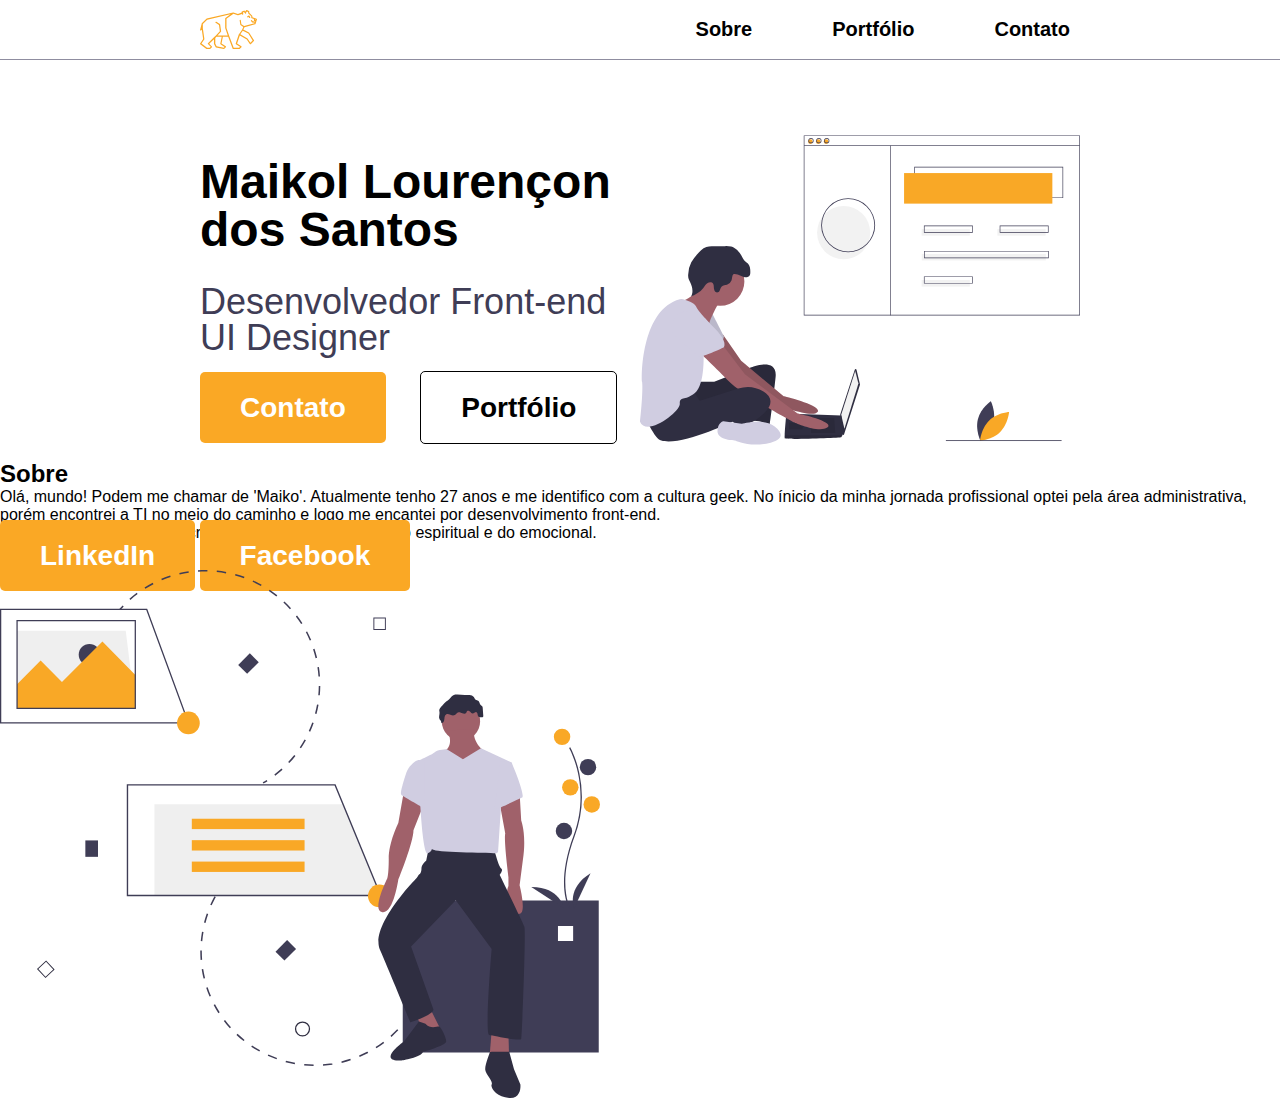
==== web/index.html @ 98e8b958 "update" ====
<!DOCTYPE html>
<html lang="pt-br">
<head>
    <meta charset="UTF-8">
    <meta name="viewport" content="width=device-width, initial-scale=1.0">
    <title>Maikol | Solicite já seu site | Franca - SP</title>
    <link rel="stylesheet" href="assets/css/style.css">
</head>
<body>
    <section class="home">
        <header class="header">
            <a href="index.html"><img src="assets/img/bear-walking.svg" alt="Página Inicial"></a>
            <nav class="menu">
                <ul>
                    <li><a href="#sobre">Sobre</a></li>
                    <li><a href="#portfolio">Portfólio</a></li>
                    <li><a href="#contato">Contato</a></li>
                </ul>
            </nav>
        </header>
    
        <section class="intro">
            <div class="title">
                <h1>Maikol Lourençon dos Santos</h1>
                <span>Desenvolvedor Front-end <br> UI Designer</span>
            </div>
            <div class="btns-intro">
                <a href="#contato" class="btn">Contato</a>
                <a href="#portfolio" class="btn btn-raw">Portfólio</a>
            </div>
            <img class="img-intro" src="assets/img/home.svg" alt="Criação de Sites">

        </section>
    </section>

    <section class="sobre">
        <h2>Sobre</h2>
        <p>Olá, mundo! Podem me chamar de 'Maiko'. Atualmente tenho 27 anos e me identifico com a cultura geek. No ínicio da minha jornada profissional optei pela área administrativa, porém encontrei a TI no meio do caminho e logo me encantei por desenvolvimento front-end.</p>
        <p>Busco equilíbrio na vida, acredito que a chave é cuidar do espiritual e do emocional.</p>
        <div class="btns-sobre">
            <a href="#contato" class="btn">LinkedIn</a>
            <a href="#portfolio" class="btn">Facebook</a>
        </div>
        <img class="img-sobre" src="assets/img/sobre-1.svg" alt="Sobre Maikol Lourençon dos Santos">

    </section>

    <!-- <footer class="footer">
            <p>Alguns direitos reservados - © Maikol Lourençon dos Santos - 2021 </p>
        </footer> -->
    
</body>
</html>
---- web/assets/css/style.css ----
:root {
    --primary-orange: #FAA825;
    --second-orange: #e79a1f;
    --third-orange: #ffb133;
    --primary-grey: #2F2E41;
    --second-grey: #3F3D56;
    --third-grey: #8f8da0;
}

/* Reset */
* {
    box-sizing: border-box;
    margin: 0;
    padding: 0;
}


body {
    font-family: Arial, Helvetica, sans-serif;
    color: black;
}

ul {
    list-style: none;
}

a {
    text-decoration: none;
}

img {
    display: block;
    max-width: 100%;
}

/* Gerais */

.btn {
    color: white;
    background: var(--primary-orange);
    font-size: 1.75em;
    line-height: 1;
    font-weight: bold;
    padding: 20px 40px;
    border-radius: 5px;
}

.btn:hover {
    background: var(--third-orange);
}

/* Home*/
.home {
    display: grid;
    grid-template-columns: auto;
    grid-template-areas: 
    "header"
    "intro"
    ;
}

/* Header */

.header {
    grid-area: header;
    display: flex;
    justify-content: space-between;
    padding: 10px 200px;
    align-items: center;
    border-bottom: 1px solid var(--third-grey);
}

.header .menu ul{
    display: flex;
}

.header .menu li + li{
    margin-left: 60px;
}

.header .menu a {
    color: black;
    font-size: 1.25em;
    font-weight: bold;
    padding: 10px;
}

.header .menu a:hover {
    color: var(--primary-orange);
    transition: .1s ease-out;
}

/* Introdução */
.intro {
    grid-area: intro;
    margin-top: 60px;
    display: grid;
    grid-template-columns: 1fr 1fr;
    grid-template-areas: 
    "title img-intro"
    "title img-intro"
    "btns-intro img-intro"
    ;
    align-items: center;
    padding: 0 200px;
}

/* Título */
.intro .title {
    grid-area: title;
    max-width: 470px;
}

.intro .title h1 {
    font-size: 3em;
    line-height: 1;
    margin-bottom: 30px;
}

.intro span {
    grid-area: espec;
    font-size: 2.25em;
    line-height: 1;
    color: var(--second-grey);
}

/* Botões */
.intro .btns-intro {
    grid-area: btns-intro;
    align-self: start;
}

.intro .btns-intro .btn + .btn {
    margin-left: 30px;
}

.intro .btns-intro .btn-raw {
    background: transparent;
    color: black;
    border: 1px solid black;
}

.intro .btns-intro .btn-raw:hover {
    background: transparent;
    color: var(--primary-orange);
    border: 1px solid var(--primary-orange)
}

/* Imagem Introdução */
.intro .img-intro {
    grid-area: img-intro;
    width: 100%;
}
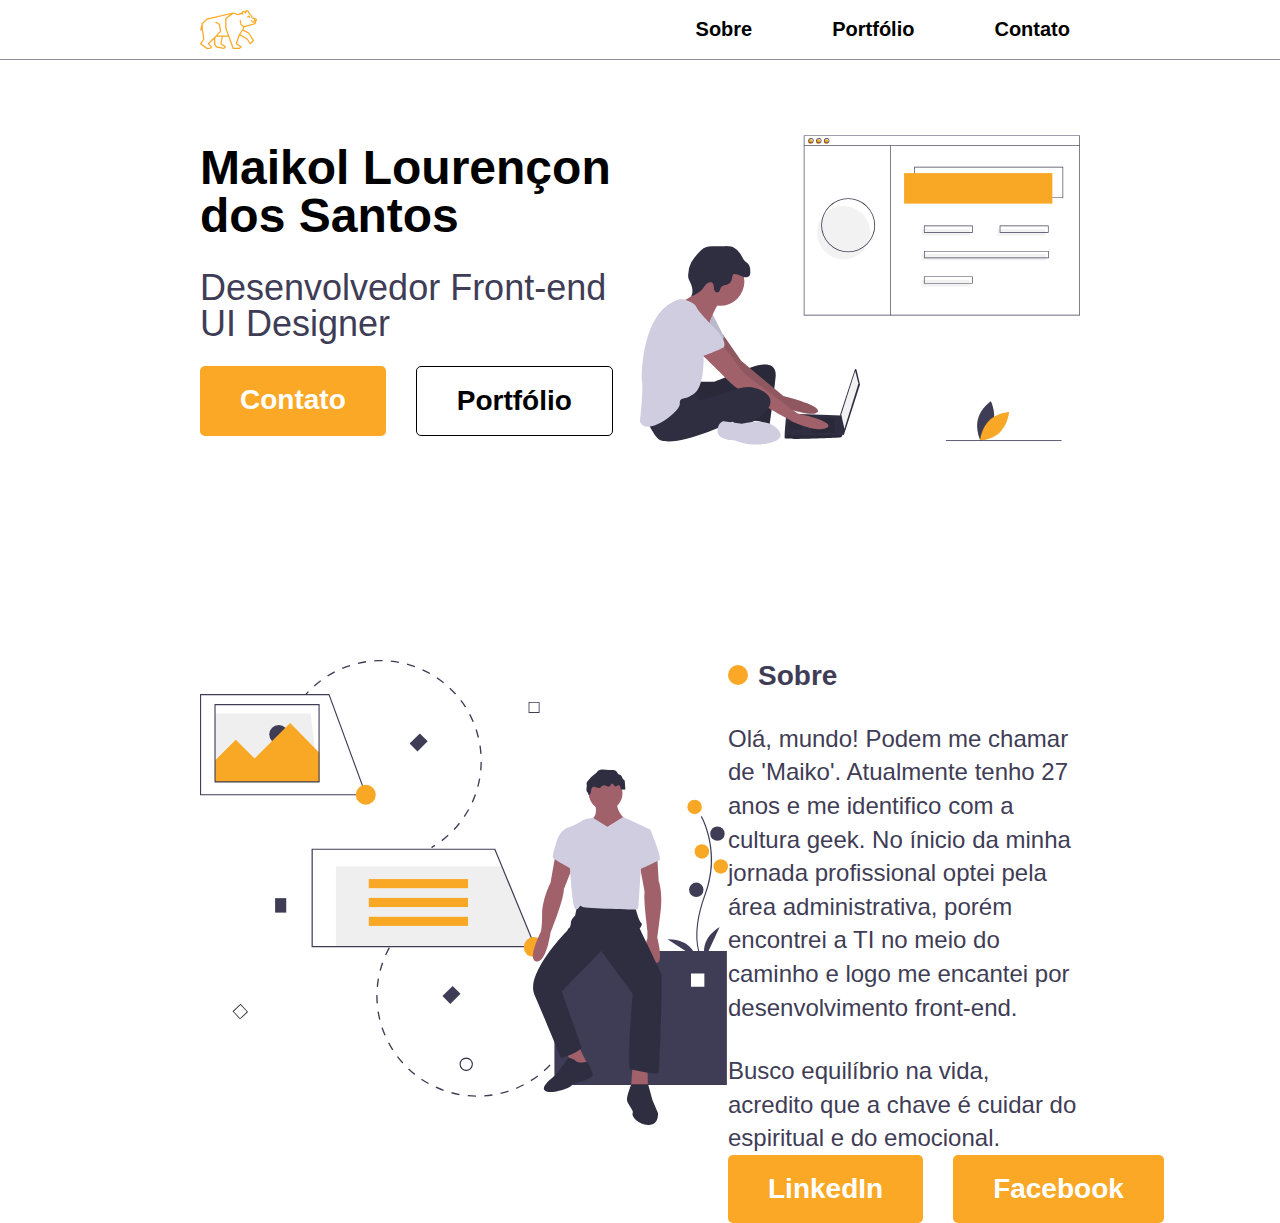
==== commit 1a922231: "add sobre" ====
--- a/web/index.html
+++ b/web/index.html
@@ -34,15 +34,16 @@
     </section>
 
     <section class="sobre">
-        <h2>Sobre</h2>
-        <p>Olá, mundo! Podem me chamar de 'Maiko'. Atualmente tenho 27 anos e me identifico com a cultura geek. No ínicio da minha jornada profissional optei pela área administrativa, porém encontrei a TI no meio do caminho e logo me encantei por desenvolvimento front-end.</p>
-        <p>Busco equilíbrio na vida, acredito que a chave é cuidar do espiritual e do emocional.</p>
+        <div class="sobre-desc">
+            <h2>Sobre</h2>
+            <p>Olá, mundo! Podem me chamar de 'Maiko'. Atualmente tenho 27 anos e me identifico com a cultura geek. No ínicio da minha jornada profissional optei pela área administrativa, porém encontrei a TI no meio do caminho e logo me encantei por desenvolvimento front-end.</p>
+            <p>Busco equilíbrio na vida, acredito que a chave é cuidar do espiritual e do emocional.</p>
+        </div>
         <div class="btns-sobre">
-            <a href="#contato" class="btn">LinkedIn</a>
-            <a href="#portfolio" class="btn">Facebook</a>
+            <a href="https://www.linkedin.com/in/maikol-lourencon/" target="_blank" class="btn">LinkedIn</a>
+            <a href="https://www.facebook.com/MaikolLourenconSantos/" target="_blank" class="btn">Facebook</a>
         </div>
         <img class="img-sobre" src="assets/img/sobre-1.svg" alt="Sobre Maikol Lourençon dos Santos">
-
     </section>
 
     <!-- <footer class="footer">
--- a/web/assets/css/style.css
+++ b/web/assets/css/style.css
@@ -127,6 +127,7 @@
 /* Botões */
 .intro .btns-intro {
     grid-area: btns-intro;
+    display: flex;
     align-self: start;
 }
 
@@ -137,7 +138,7 @@
 .intro .btns-intro .btn-raw {
     background: transparent;
     color: black;
-    border: 1px solid black;
+    border: 1px solid black ;
 }
 
 .intro .btns-intro .btn-raw:hover {
@@ -151,3 +152,58 @@
     grid-area: img-intro;
     width: 100%;
 }
+
+/* Sobre */
+
+.sobre {
+    display: grid;
+    grid-template-columns: 60% 40%;
+    grid-template-areas: 
+    "img-sobre sobre-desc"
+    "img-sobre sobre-desc"
+    "img-sobre btns-sobre"
+    ;
+    margin: 200px 200px 0 200px;
+}
+
+.sobre-desc {
+    grid-area: sobre-desc;
+}
+
+.sobre-desc h2 {
+    font-size: 1.75em;
+    color: var(--second-grey);
+    font-weight: bold;
+}
+
+.sobre-desc h2::before {
+    content: '';
+    display: inline-block;
+    width: 20px;
+    height: 20px;
+    margin-right: 10px;
+    border-radius: 50%;
+    background: var(--primary-orange);
+}
+
+.sobre-desc p {
+    font-size: 1.5em;
+    line-height: 1.4;
+    color: var(--second-grey);
+    margin-top: 30px;
+}
+
+
+.btns-sobre {
+    grid-area: btns-sobre;
+    display: flex;
+    align-self: start;
+}
+
+.btns-sobre .btn + .btn {
+    margin-left: 30px;
+}
+
+.img-sobre {
+    grid-area: img-sobre;
+}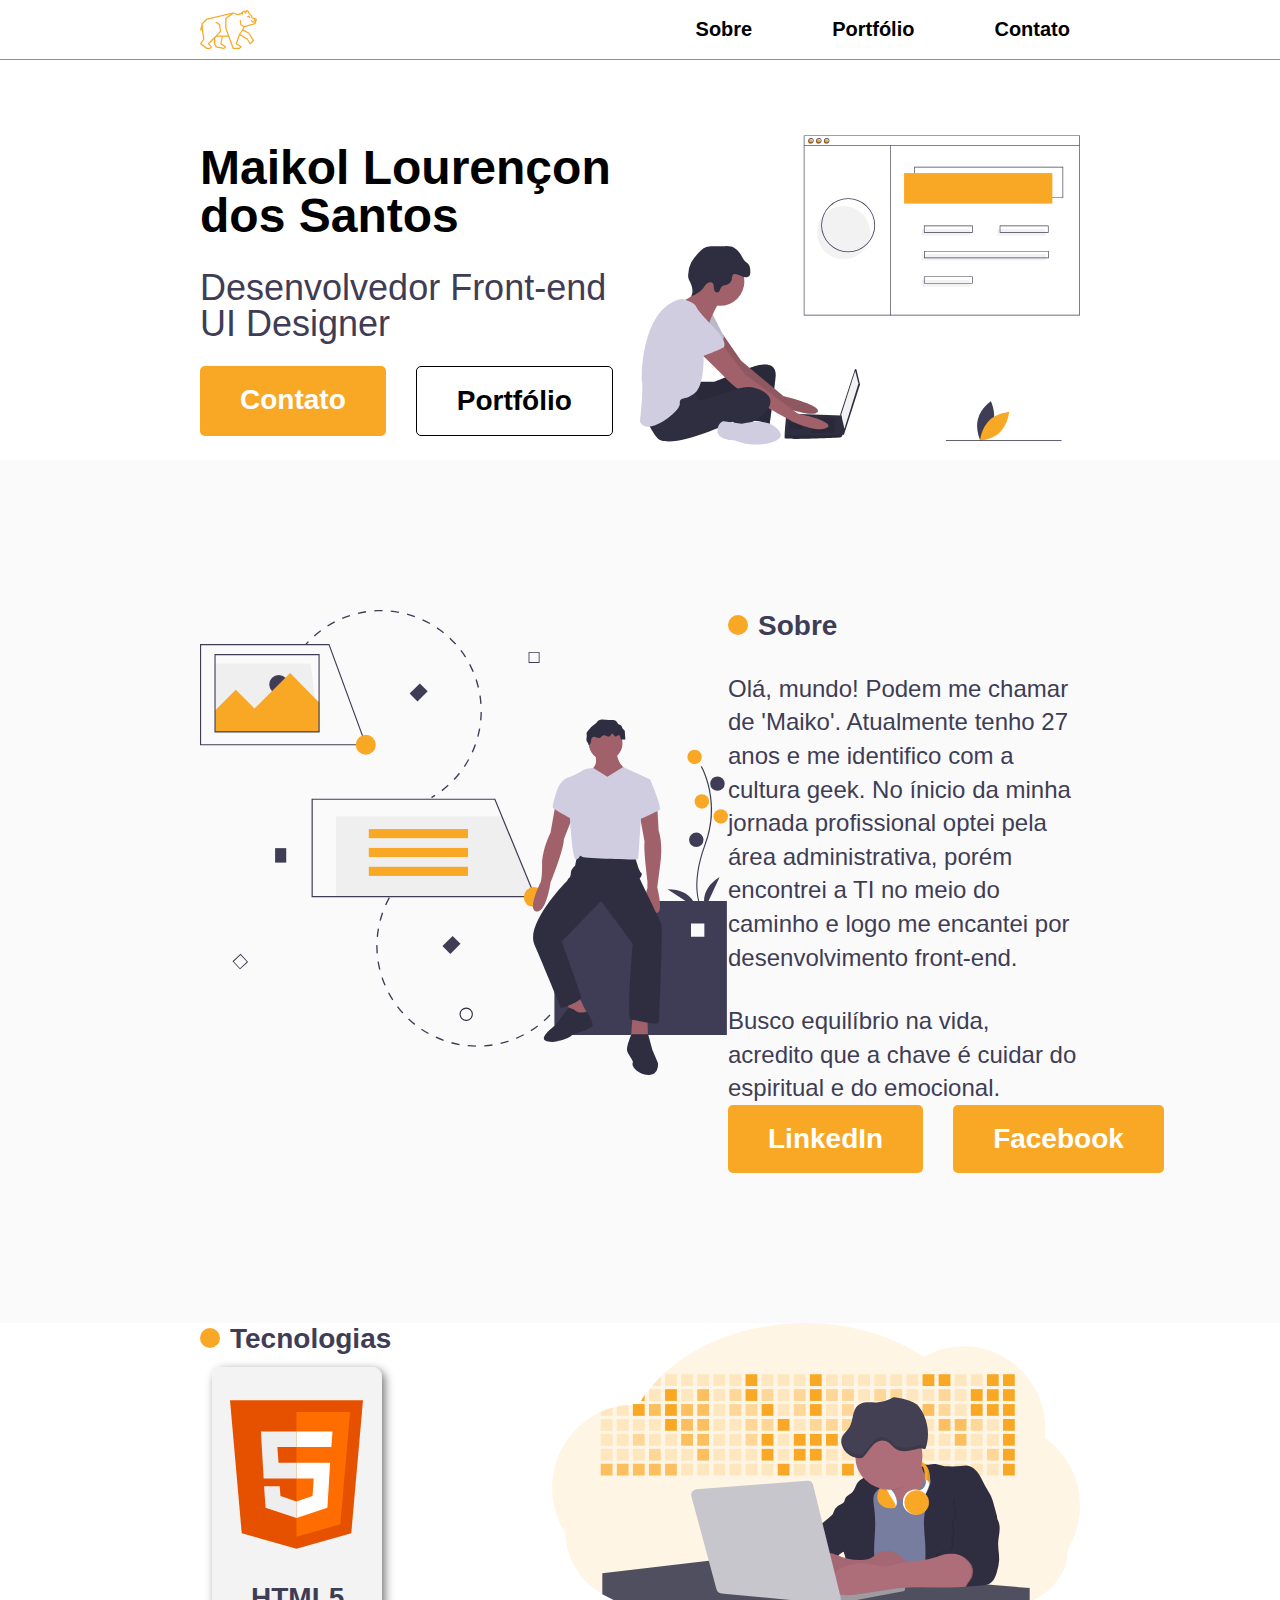
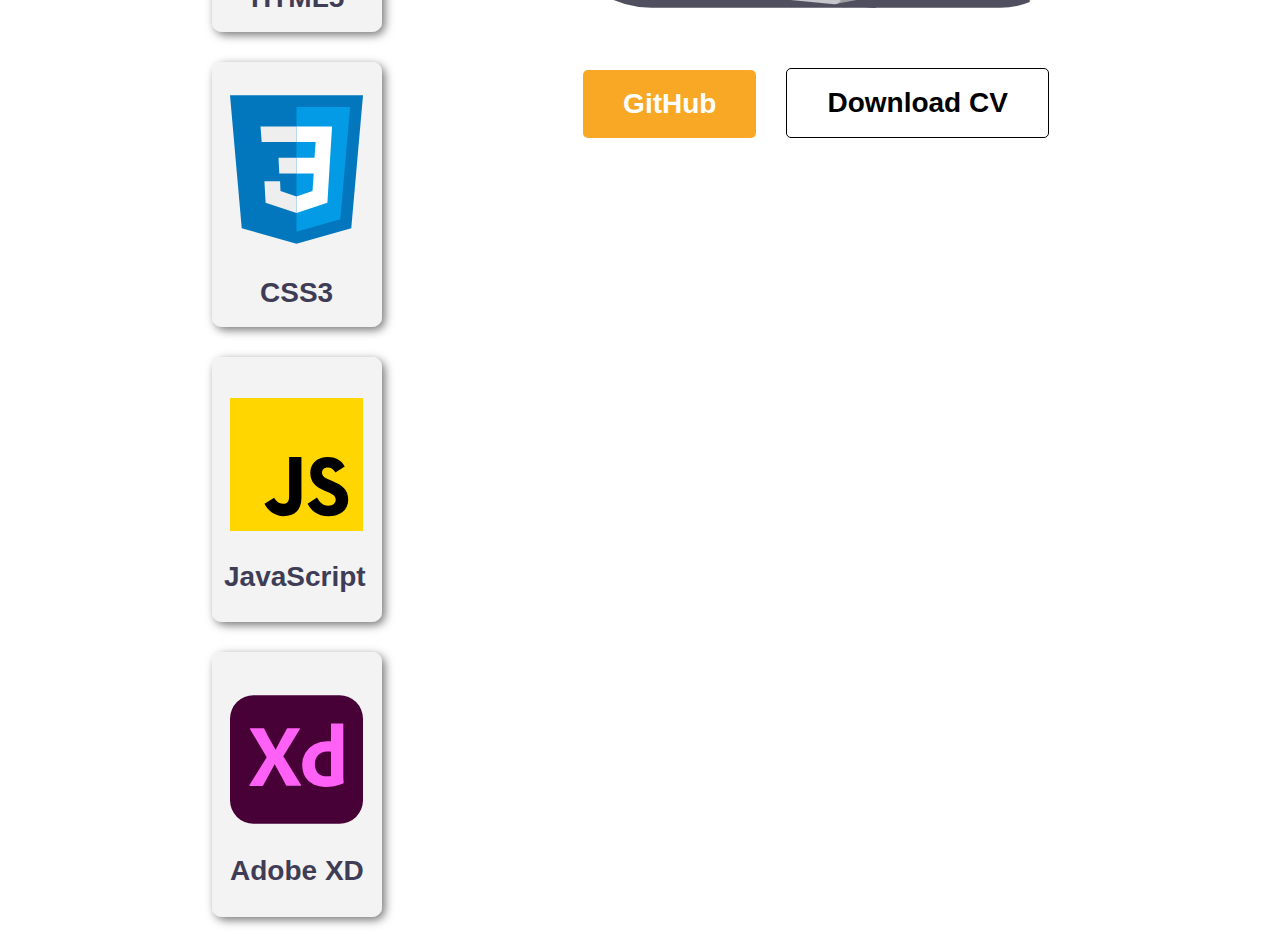
==== commit 0ffb176a: "add tec" ====
--- a/web/index.html
+++ b/web/index.html
@@ -33,7 +33,7 @@
         </section>
     </section>
 
-    <section class="sobre">
+    <section class="sobre" id="sobre">
         <div class="sobre-desc">
             <h2>Sobre</h2>
             <p>Olá, mundo! Podem me chamar de 'Maiko'. Atualmente tenho 27 anos e me identifico com a cultura geek. No ínicio da minha jornada profissional optei pela área administrativa, porém encontrei a TI no meio do caminho e logo me encantei por desenvolvimento front-end.</p>
@@ -46,6 +46,31 @@
         <img class="img-sobre" src="assets/img/sobre-1.svg" alt="Sobre Maikol Lourençon dos Santos">
     </section>
 
+    <section class="tec">
+        <div class="tools">
+            <h2>Tecnologias</h2>
+            <div class="tools-list">
+                <abbr title="HTML5">
+                    <img src="assets/img/tools/html-icon.svg" alt="HTML5">
+                </abbr>
+                <abbr title="CSS3">
+                    <img src="assets/img/tools/css-icon.svg" alt="CSS3">
+                </abbr>
+                <abbr title="JavaScript">
+                    <img src="assets/img/tools/js-icon.svg" alt="JavaScript">
+                </abbr>
+                <abbr title="Adobe XD">
+                    <img src="assets/img/tools/xd-icon.svg" alt="Adobe XD">
+                </abbr>
+            </div>
+        </div>
+        <img class="img-tec" src="assets/img/tec.svg" alt="Trabalhando com GitHub">
+        <div class="btns-tec">
+            <a href="https://github.com/MaikolSantos" target="_blank" class="btn">GitHub</a>
+            <a href="assets/download/curriculo.pdf" download="curriculo.pdf" type="application/pdf" target="_blank" class="btn btn-raw">Download CV</a>
+        </div>
+    </section>
+
     <!-- <footer class="footer">
             <p>Alguns direitos reservados - © Maikol Lourençon dos Santos - 2021 </p>
         </footer> -->
--- a/web/assets/css/style.css
+++ b/web/assets/css/style.css
@@ -1,7 +1,7 @@
 :root {
-    --primary-orange: #FAA825;
-    --second-orange: #e79a1f;
-    --third-orange: #ffb133;
+    --primary-orange: #F9A826; 
+    --second-orange: #e79a1f;   
+    --third-orange: #ffb53d;
     --primary-grey: #2F2E41;
     --second-grey: #3F3D56;
     --third-grey: #8f8da0;
@@ -49,134 +49,29 @@
     background: var(--third-orange);
 }
 
-/* Home*/
-.home {
-    display: grid;
-    grid-template-columns: auto;
-    grid-template-areas: 
-    "header"
-    "intro"
-    ;
-}
-
-/* Header */
-
-.header {
-    grid-area: header;
-    display: flex;
-    justify-content: space-between;
-    padding: 10px 200px;
-    align-items: center;
-    border-bottom: 1px solid var(--third-grey);
-}
-
-.header .menu ul{
-    display: flex;
-}
-
-.header .menu li + li{
-    margin-left: 60px;
-}
-
-.header .menu a {
-    color: black;
-    font-size: 1.25em;
-    font-weight: bold;
-    padding: 10px;
-}
-
-.header .menu a:hover {
-    color: var(--primary-orange);
-    transition: .1s ease-out;
-}
-
-/* Introdução */
-.intro {
-    grid-area: intro;
-    margin-top: 60px;
-    display: grid;
-    grid-template-columns: 1fr 1fr;
-    grid-template-areas: 
-    "title img-intro"
-    "title img-intro"
-    "btns-intro img-intro"
-    ;
-    align-items: center;
-    padding: 0 200px;
-}
-
-/* Título */
-.intro .title {
-    grid-area: title;
-    max-width: 470px;
-}
-
-.intro .title h1 {
-    font-size: 3em;
-    line-height: 1;
-    margin-bottom: 30px;
-}
-
-.intro span {
-    grid-area: espec;
-    font-size: 2.25em;
-    line-height: 1;
-    color: var(--second-grey);
-}
-
-/* Botões */
-.intro .btns-intro {
-    grid-area: btns-intro;
-    display: flex;
-    align-self: start;
-}
-
-.intro .btns-intro .btn + .btn {
+.btn + .btn {
     margin-left: 30px;
 }
 
-.intro .btns-intro .btn-raw {
+.btn-raw {
     background: transparent;
     color: black;
     border: 1px solid black ;
 }
 
-.intro .btns-intro .btn-raw:hover {
+.btn-raw:hover {
     background: transparent;
     color: var(--primary-orange);
     border: 1px solid var(--primary-orange)
 }
 
-/* Imagem Introdução */
-.intro .img-intro {
-    grid-area: img-intro;
-    width: 100%;
-}
-
-/* Sobre */
-
-.sobre {
-    display: grid;
-    grid-template-columns: 60% 40%;
-    grid-template-areas: 
-    "img-sobre sobre-desc"
-    "img-sobre sobre-desc"
-    "img-sobre btns-sobre"
-    ;
-    margin: 200px 200px 0 200px;
-}
-
-.sobre-desc {
-    grid-area: sobre-desc;
-}
-
-.sobre-desc h2 {
+h2 {
     font-size: 1.75em;
     color: var(--second-grey);
     font-weight: bold;
 }
 
-.sobre-desc h2::before {
+h2::before {
     content: '';
     display: inline-block;
     width: 20px;
@@ -186,6 +81,112 @@
     background: var(--primary-orange);
 }
 
+/* Home*/
+.home {
+    display: grid;
+    grid-template-columns: auto;
+    grid-template-areas: 
+    "header"
+    "intro"
+    ;
+}
+
+/* Header */
+
+.header {
+    grid-area: header;
+    display: flex;
+    justify-content: space-between;
+    padding: 10px 200px;
+    align-items: center;
+    border-bottom: 1px solid var(--third-grey);
+}
+
+.header .menu ul{
+    display: flex;
+}
+
+.header .menu li + li{
+    margin-left: 60px;
+}
+
+.header .menu a {
+    color: black;
+    font-size: 1.25em;
+    font-weight: bold;
+    padding: 10px;
+}
+
+.header .menu a:hover {
+    color: var(--primary-orange);
+    transition: .1s ease-out;
+}
+
+/* Introdução */
+.intro {
+    grid-area: intro;
+    margin-top: 60px;
+    display: grid;
+    grid-template-columns: 1fr 1fr;
+    grid-template-areas: 
+    "title img-intro"
+    "title img-intro"
+    "btns-intro img-intro"
+    ;
+    align-items: center;
+    padding: 0 200px;
+}
+
+/* Título */
+.intro .title {
+    grid-area: title;
+    max-width: 470px;
+}
+
+.intro .title h1 {
+    font-size: 3em;
+    line-height: 1;
+    margin-bottom: 30px;
+}
+
+.intro span {
+    grid-area: espec;
+    font-size: 2.25em;
+    line-height: 1;
+    color: var(--second-grey);
+}
+
+/* Botões */
+.intro .btns-intro {
+    grid-area: btns-intro;
+    display: flex;
+    align-self: start;
+}
+
+/* Imagem Introdução */
+.intro .img-intro {
+    grid-area: img-intro;
+    width: 100%;
+}
+
+/* Sobre */
+
+.sobre {
+    display: grid;
+    grid-template-columns: 60% 40%;
+    grid-template-areas: 
+    "img-sobre sobre-desc"
+    "img-sobre sobre-desc"
+    "img-sobre btns-sobre"
+    ;
+    padding: 150px 200px;
+    background: rgba(0, 0, 0, 0.02);
+}
+
+.sobre-desc {
+    grid-area: sobre-desc;
+}
+
 .sobre-desc p {
     font-size: 1.5em;
     line-height: 1.4;
@@ -193,17 +194,42 @@
     margin-top: 30px;
 }
 
-
 .btns-sobre {
     grid-area: btns-sobre;
     display: flex;
-    align-self: start;
-}
-
-.btns-sobre .btn + .btn {
-    margin-left: 30px;
+    align-self: end;
 }
 
 .img-sobre {
     grid-area: img-sobre;
+}
+
+/* Tecnologias */
+.tec {
+    padding: 0px 200px;
+    display: grid;
+    grid-template-columns: 40% 60%;
+    grid-template-areas: 
+    "tools img-tec"
+    "tools btns-tec"
+    "tools ..."
+    ;
+    position: relative;
+}
+
+.tools {
+    grid-area: tools;
+}
+
+.img-tec {
+    display: block;
+    grid-area: img-tec;
+}
+
+.btns-tec {
+    grid: btns-tec;
+    display: flex;
+    align-items: end;
+    justify-content: center;
+    margin-top: 60px;
 }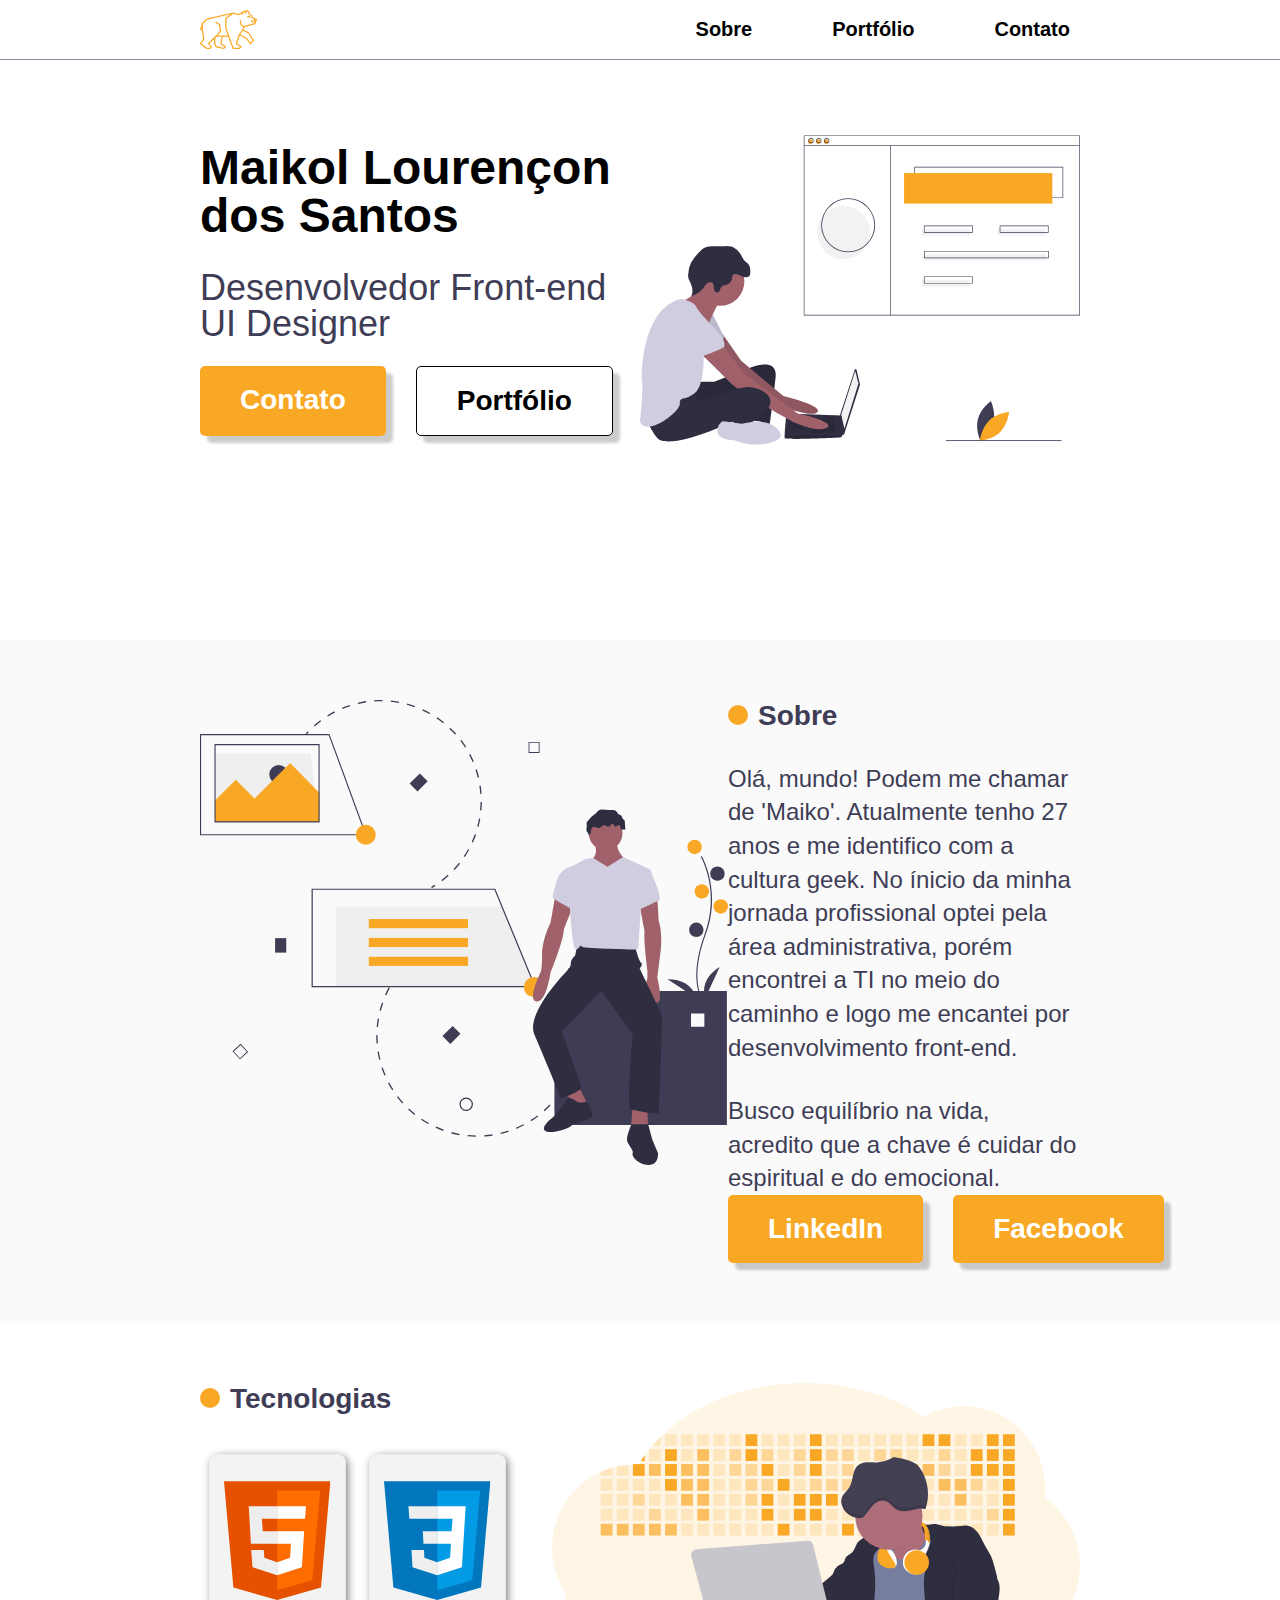
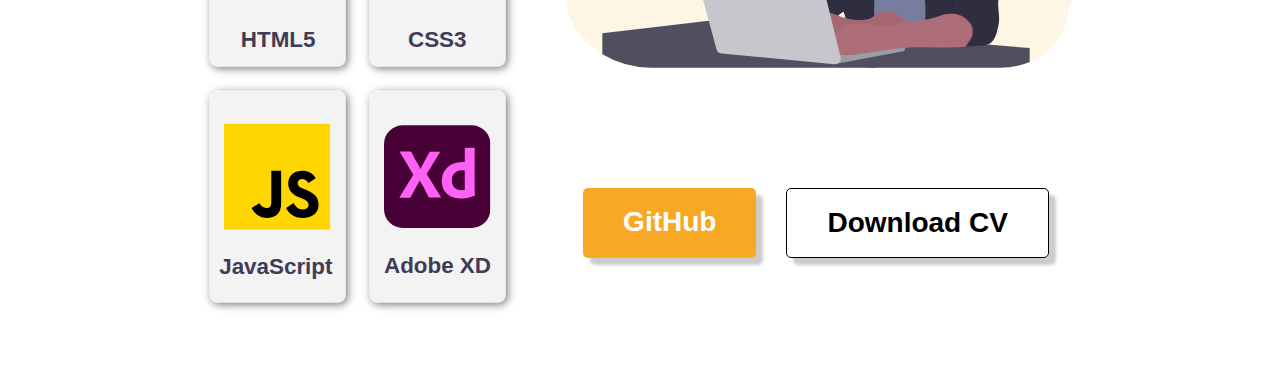
==== commit a5f9b916: "update" ====
--- a/web/index.html
+++ b/web/index.html
@@ -51,10 +51,10 @@
             <h2>Tecnologias</h2>
             <div class="tools-list">
                 <abbr title="HTML5">
-                    <img src="assets/img/tools/html-icon.svg" alt="HTML5">
+                    <img class="html "src="assets/img/tools/html-icon.svg" alt="HTML5">
                 </abbr>
                 <abbr title="CSS3">
-                    <img src="assets/img/tools/css-icon.svg" alt="CSS3">
+                    <img class="css" src="assets/img/tools/css-icon.svg" alt="CSS3">
                 </abbr>
                 <abbr title="JavaScript">
                     <img src="assets/img/tools/js-icon.svg" alt="JavaScript">
@@ -71,6 +71,10 @@
         </div>
     </section>
 
+    <section class="projects">
+
+    </section>
+
     <!-- <footer class="footer">
             <p>Alguns direitos reservados - © Maikol Lourençon dos Santos - 2021 </p>
         </footer> -->
--- a/web/assets/css/style.css
+++ b/web/assets/css/style.css
@@ -1,5 +1,5 @@
 :root {
-    --primary-orange: #F9A826; 
+    --primary-orange: #f9a826; 
     --second-orange: #e79a1f;   
     --third-orange: #ffb53d;
     --primary-grey: #2F2E41;
@@ -43,6 +43,7 @@
     font-weight: bold;
     padding: 20px 40px;
     border-radius: 5px;
+    box-shadow: 7px 7px 3px 0px rgba(0, 0, 0, 0.2);
 }
 
 .btn:hover {
@@ -57,12 +58,14 @@
     background: transparent;
     color: black;
     border: 1px solid black ;
+    
 }
 
 .btn-raw:hover {
     background: transparent;
     color: var(--primary-orange);
-    border: 1px solid var(--primary-orange)
+    border: 1px solid var(--primary-orange);
+    box-shadow: 7px 7px 3px 0px rgba(249, 168, 38, 0.5);
 }
 
 h2 {
@@ -179,7 +182,8 @@
     "img-sobre sobre-desc"
     "img-sobre btns-sobre"
     ;
-    padding: 150px 200px;
+    padding: 60px 200px;
+    margin-top: 180px;
     background: rgba(0, 0, 0, 0.02);
 }
 
@@ -206,7 +210,7 @@
 
 /* Tecnologias */
 .tec {
-    padding: 0px 200px;
+    padding: 60px 200px;
     display: grid;
     grid-template-columns: 40% 60%;
     grid-template-areas: 
@@ -214,11 +218,22 @@
     "tools btns-tec"
     "tools ..."
     ;
-    position: relative;
 }
 
 .tools {
     grid-area: tools;
+    align-self: end;
+}
+
+.tools-list {
+    display: flex;
+    flex-wrap: wrap;
+    width: 320px;
+    margin-top: 30px;
+}
+
+.tools-list img {
+    width: 160px;
 }
 
 .img-tec {
@@ -229,7 +244,8 @@
 .btns-tec {
     grid: btns-tec;
     display: flex;
-    align-items: end;
+
     justify-content: center;
-    margin-top: 60px;
+    margin-top: 120px;
+    align-self: end;
 }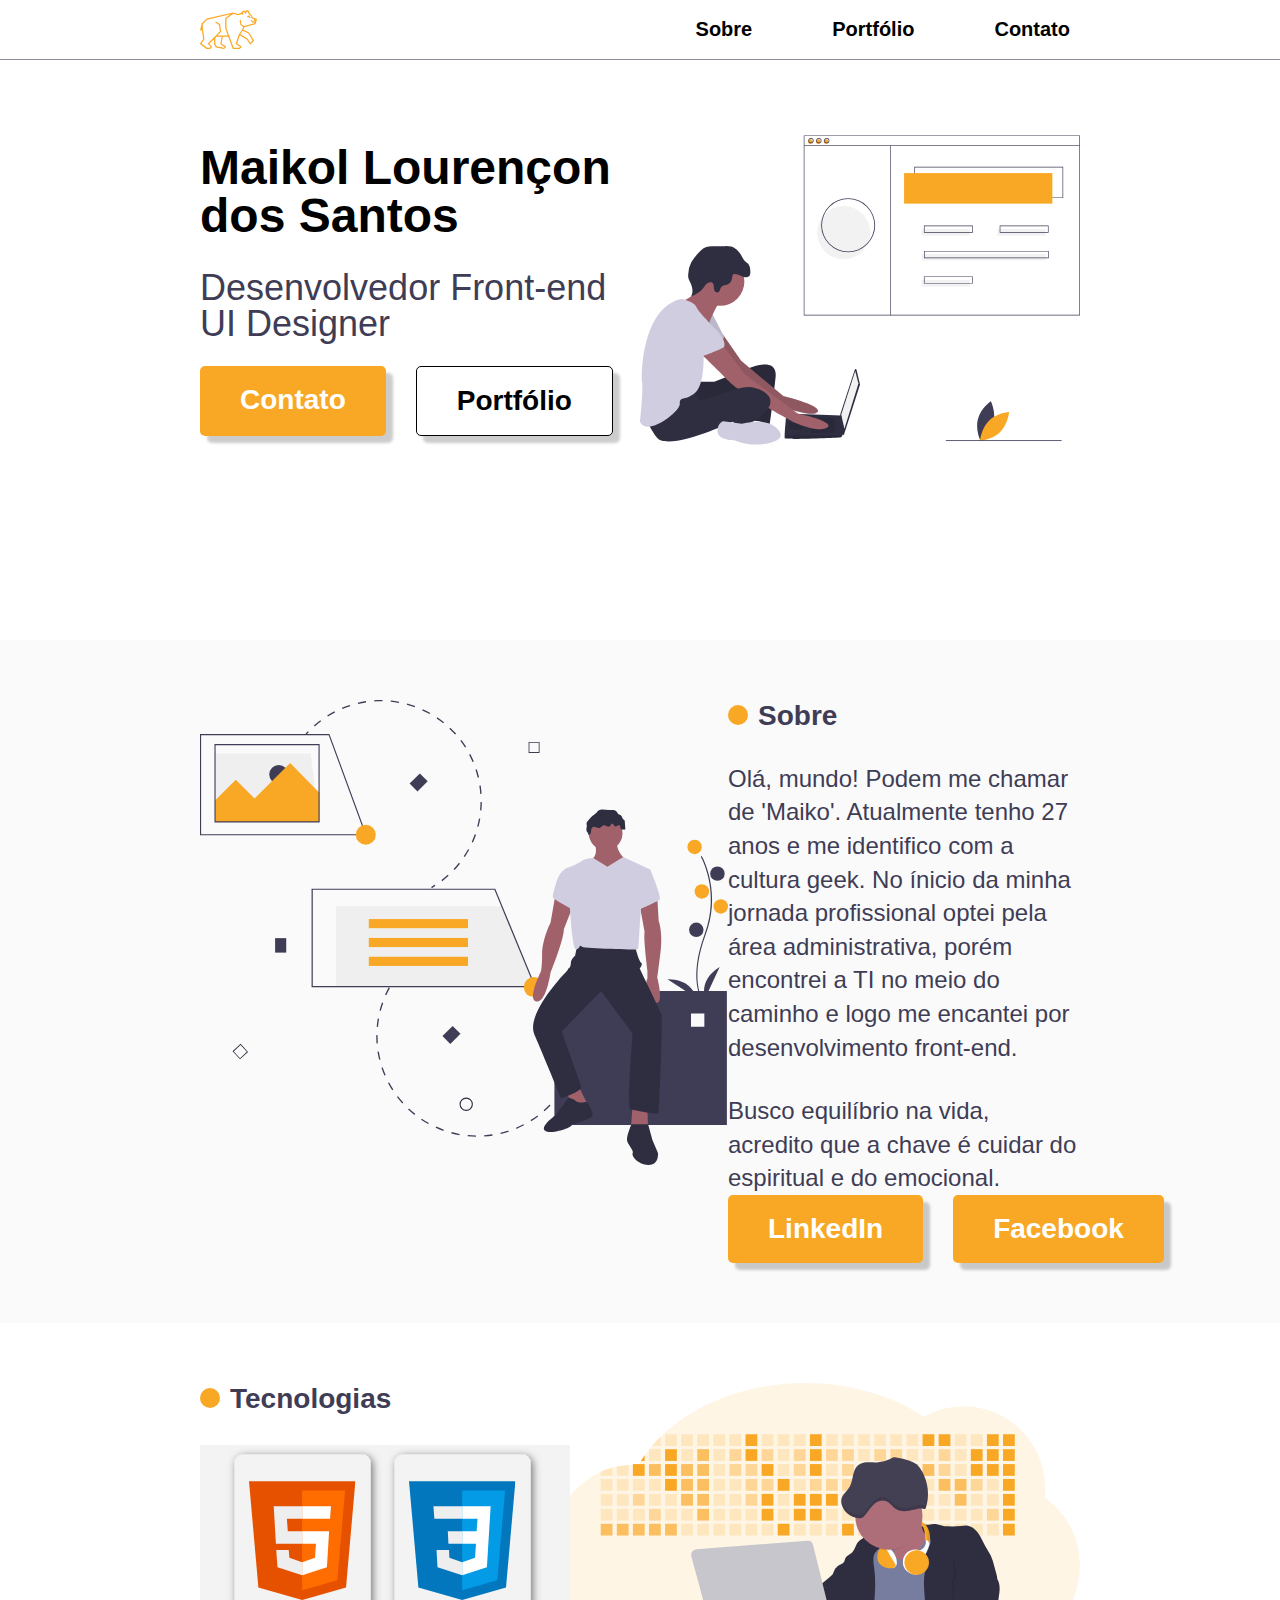
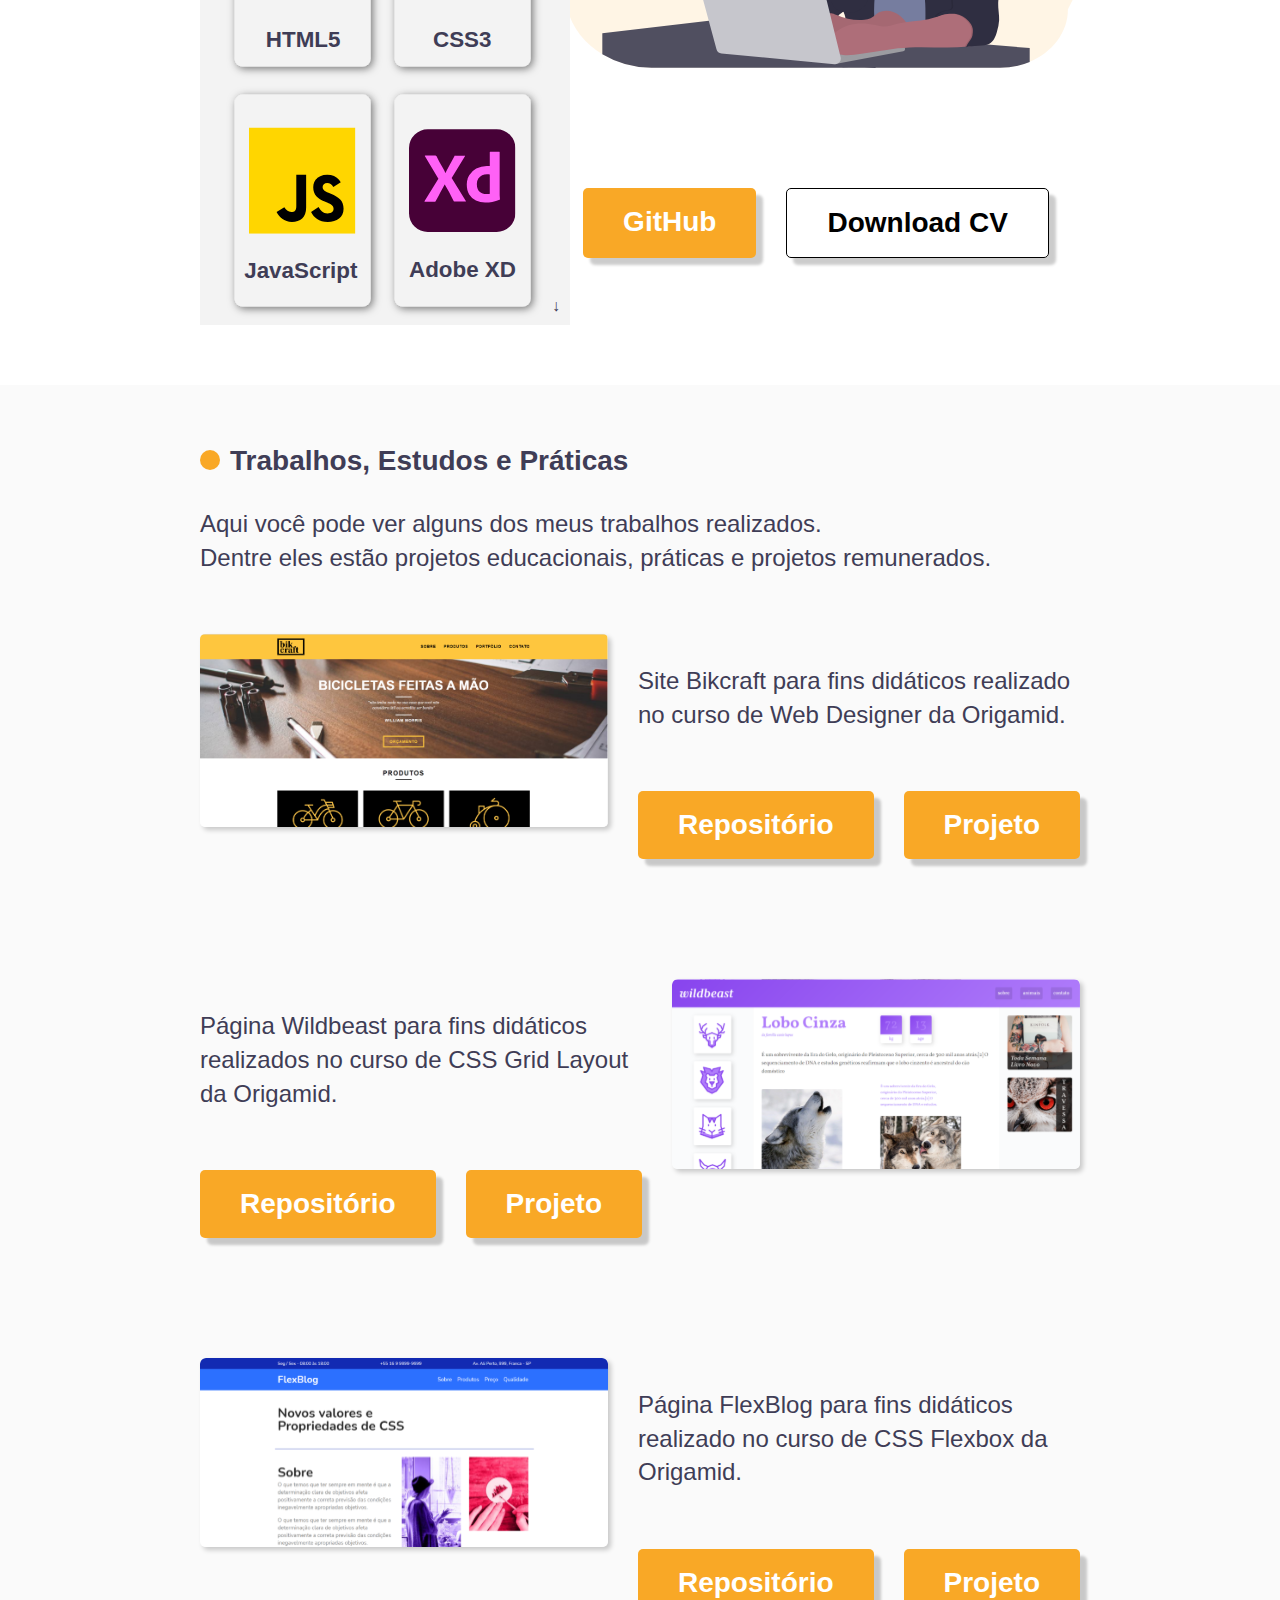
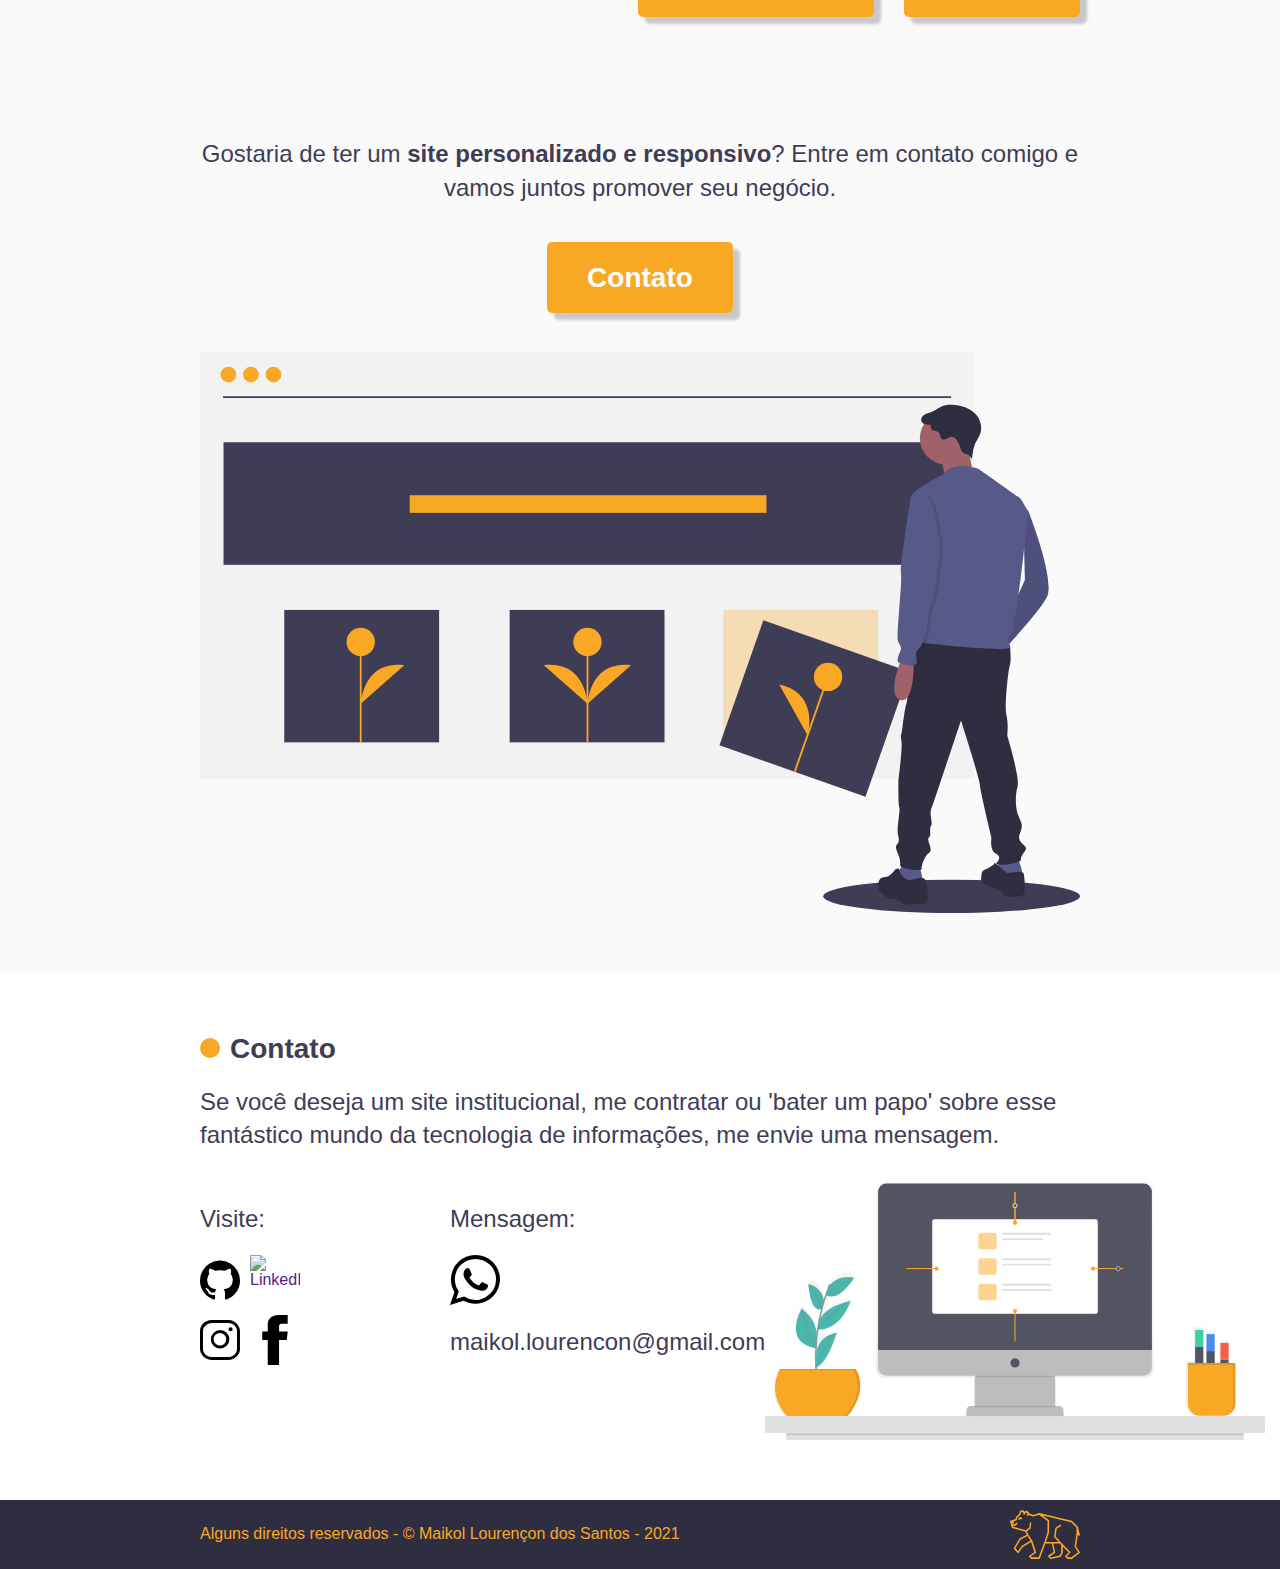
==== commit 2344741b: "update" ====
--- a/web/index.html
+++ b/web/index.html
@@ -7,9 +7,9 @@
     <link rel="stylesheet" href="assets/css/style.css">
 </head>
 <body>
-    <section class="home">
+    <section class="home" id="home">
         <header class="header">
-            <a href="index.html"><img src="assets/img/bear-walking.svg" alt="Página Inicial"></a>
+            <a href="#home"><img src="assets/img/bear-walking.svg" alt="Página Inicial"></a>
             <nav class="menu">
                 <ul>
                     <li><a href="#sobre">Sobre</a></li>
@@ -71,13 +71,72 @@
         </div>
     </section>
 
-    <section class="projects">
+    <section class="projects" id="portfolio">
+        <h2>Trabalhos, Estudos e Práticas</h2>
+        <p>Aqui você pode ver alguns dos meus trabalhos realizados.<br>Dentre eles estão projetos educacionais, práticas e projetos remunerados.</p>
+        
+        <div class="job-done">
+            <img class="img-project" src="assets/img/bikcraft.svg" alt="Bickcraft">
+            <p class="info-project">Site Bikcraft para fins didáticos realizado no curso de Web Designer da Origamid.</p>
+            <div class="btns-project">
+                <a class="btn" href="https://github.com/MaikolSantos/origamid-bikcraft/tree/main/bikcraft" target="_blank">Repositório</a>
+                <a href="/" class="btn" target="_blank">Projeto</a>
+            </div>
+        </div>
+        <div class="job-done">
+            <img class="img-project" src="assets/img/wildbeast.svg" alt="Wildbeast">
+            <p class="info-project">Página Wildbeast para fins didáticos realizados no curso de CSS Grid Layout da Origamid.</p>
+            <div class="btns-project">
+                <a class="btn" href="https://github.com/MaikolSantos/css-grid-layout/tree/main/wildbeast" target="_blank">Repositório</a>
+                <a href="/" class="btn" target="_blank">Projeto</a>
+            </div>
+        </div>
+        <div class="job-done">
+            <img class="img-project" src="assets/img/flexblog.svg" alt="FlexBlog">
+            <p class="info-project">Página FlexBlog para fins didáticos realizado no curso de CSS Flexbox da Origamid.</p>
+            <div class="btns-project">
+                <a class="btn" href="https://github.com/MaikolSantos/css-flexbox-origamid/tree/main/flexblog" target="_blank">Repositório</a>
+                <a href="/" class="btn" target="_blank">Projeto</a>
+            </div>
+        </div>
 
+        <div class="info">
+            <p>Gostaria de ter um <strong>site personalizado e responsivo</strong>? Entre em contato comigo e vamos juntos promover seu negócio.</p>
+            <a class="btn" href="#contato">Contato</a>
+            <img src="assets/img/potfolio.svg" alt="Portfólio">
+        </div>
     </section>
 
-    <!-- <footer class="footer">
+    <section class="contact" id="contato">
+        <h2>Contato</h2>
+        <p>Se você deseja um site institucional, me contratar ou 'bater um papo' sobre  esse fantástico mundo da tecnologia de informações, me envie uma mensagem.</p>
+
+        
+        <div class="container">
+            <div class="visit">
+                <p>Visite:</p>
+                <div class="social">
+                    <a href="" class="github" target="_blank"><img  src="assets/img/social/github-icon.svg" alt="GitHub"></a>
+                    <a href="" class="linkedin" target="_black"><img  src="assets/img/social/linkedin-icon.svg" alt="LinkedIn"></a>
+                    <a href="" class="instagram"><img src="assets/img/social/instagram-icon.svg" alt="Instagram"></a>
+                    <a href="" class="facebook"><img src="assets/img/social/facebook-icon.svg" alt="Facebook"></a>
+                </div>
+            </div>
+    
+            <div class="mensage">
+                <p>Mensagem:</p>
+                <a href="https://api.whatsapp.com/send?phone=5516981988786&text=E%20Maikol!%20Tudo%20beleza?!" target="_blank"><img src="assets/img/social/whatsapp-icon.svg" alt="Whatsapp"></a>
+                <p>maikol.lourencon@gmail.com</p>
+            </div>
+    
+            <img class="img-contact" src="assets/img/contato.svg" alt="Contato">
+        </div>
+    </section>
+
+    <footer class="footer">
             <p>Alguns direitos reservados - © Maikol Lourençon dos Santos - 2021 </p>
-        </footer> -->
+            <a href="#home"><img src="assets/img/bear-walking-reverse.svg" alt="Página Inicial"></a>
+        </footer>
     
 </body>
 </html>--- a/web/assets/css/style.css
+++ b/web/assets/css/style.css
@@ -34,6 +34,12 @@
 }
 
 /* Gerais */
+
+p {
+    font-size: 1.5em;
+    line-height: 1.4;
+    color: var(--second-grey);
+}
 
 .btn {
     color: white;
@@ -48,6 +54,7 @@
 
 .btn:hover {
     background: var(--third-orange);
+    box-shadow: 5px 5px 3px 0px rgba(0, 0, 0, 0.2);
 }
 
 .btn + .btn {
@@ -65,7 +72,7 @@
     background: transparent;
     color: var(--primary-orange);
     border: 1px solid var(--primary-orange);
-    box-shadow: 7px 7px 3px 0px rgba(249, 168, 38, 0.5);
+    box-shadow: 5px 5px 3px 0px rgba(249, 168, 38, 0.5);
 }
 
 h2 {
@@ -84,6 +91,14 @@
     background: var(--primary-orange);
 }
 
+@keyframes arrowBottom {
+    from {
+        bottom: 20px;
+    } to {
+        bottom: 10px;
+    }
+}
+
 /* Home*/
 .home {
     display: grid;
@@ -192,9 +207,6 @@
 }
 
 .sobre-desc p {
-    font-size: 1.5em;
-    line-height: 1.4;
-    color: var(--second-grey);
     margin-top: 30px;
 }
 
@@ -218,6 +230,7 @@
     "tools btns-tec"
     "tools ..."
     ;
+    
 }
 
 .tools {
@@ -228,8 +241,22 @@
 .tools-list {
     display: flex;
     flex-wrap: wrap;
-    width: 320px;
+    justify-content: center;
+    width: 370px;
+    height: 480px;
+    background: rgb(243, 243, 243);
     margin-top: 30px;
+    overflow-y: scroll;
+    position: relative;
+}
+
+.tools-list::after {
+    content: '↓';
+    position: absolute;
+    right: 10px;
+    bottom: 10px;
+    color: var(--second-grey);
+    animation: arrowBottom .5s ease-in 0s infinite alternate;
 }
 
 .tools-list img {
@@ -244,8 +271,139 @@
 .btns-tec {
     grid: btns-tec;
     display: flex;
-
     justify-content: center;
     margin-top: 120px;
     align-self: end;
+}
+
+/* Projetos */
+.projects {
+    padding: 60px 200px;
+    background: rgba(0, 0, 0, 0.02);
+}
+
+.projects p {
+    margin: 30px 0px 60px 0px;
+}
+
+.projects .job-done:nth-child(odd) {
+    display: grid;
+    grid-template-columns: 2fr 1fr;
+    grid-template-areas: 
+    "img-project info-project"
+    "img-project btns-project"
+    ;
+    justify-content: space-between;
+    column-gap: 30px;
+    margin-bottom: 120px;
+}
+
+.projects .job-done:nth-child(even) {
+    display: grid;
+    grid-template-columns: 1fr 2fr;
+    grid-template-areas: 
+    "info-project img-project"
+    "btns-project img-project "
+    ;
+    justify-content: space-between;
+    column-gap: 30px;
+    margin-bottom: 120px;
+}
+
+.img-project {
+    grid-area: img-project;
+    box-shadow: 3px 3px 5px 0px rgba(0, 0, 0, 0.2);
+    border-radius: 5px;
+}
+
+.info-project {
+    grid-area: info-project;
+    align-self: end;
+}
+
+.btns-project {
+    grid-area: btns-project;
+    display: flex;
+    align-items: flex-start;
+}
+
+.projects .info {
+    text-align: center;
+}
+
+.projects .info img {
+    margin: 60px auto 0 auto;
+}
+
+/* Contato */
+.contact {
+    padding: 60px 200px;
+}
+
+.contact p {
+    margin: 20px 0;
+}
+
+.contact .container{
+    display: grid;
+    grid-template-columns: 250px 1fr 500px;
+    margin-top: 30px;
+}
+
+
+.contact .visit .social {
+    display: grid;
+    grid-template-columns: 1fr 1fr;
+    grid-template-areas: 
+    "github linkedin"
+    "instagram facebook"
+    ;
+    max-width: 100px;
+    gap: 10px;
+    justify-content: center;
+}
+
+.contact .visit .social img {
+    width: 50px;
+    height: 50px;
+}
+
+.contact .visit .social .github {
+    grid-area: github;
+}
+
+.contact .visit .social .linkedin {
+    grid-area: linkedin;
+}
+
+.contact .visit .social .instagram {
+    grid-area: instagram;
+}
+
+.contact .visit .social .facebook {
+    grid-area: facebook;
+}
+
+
+.contact .mensage img {
+    width: 50px;
+    height: 50px;
+}
+
+.contact > img {
+    max-width: 498px;
+}
+
+/* Footer */
+.footer {
+    display: flex;
+    justify-content: space-between;
+    align-items: center;
+    padding: 10px 200px;
+    background: var(--primary-grey);
+}
+
+.footer > p {
+    font-size: 1em;
+    color: var(--primary-orange);
 }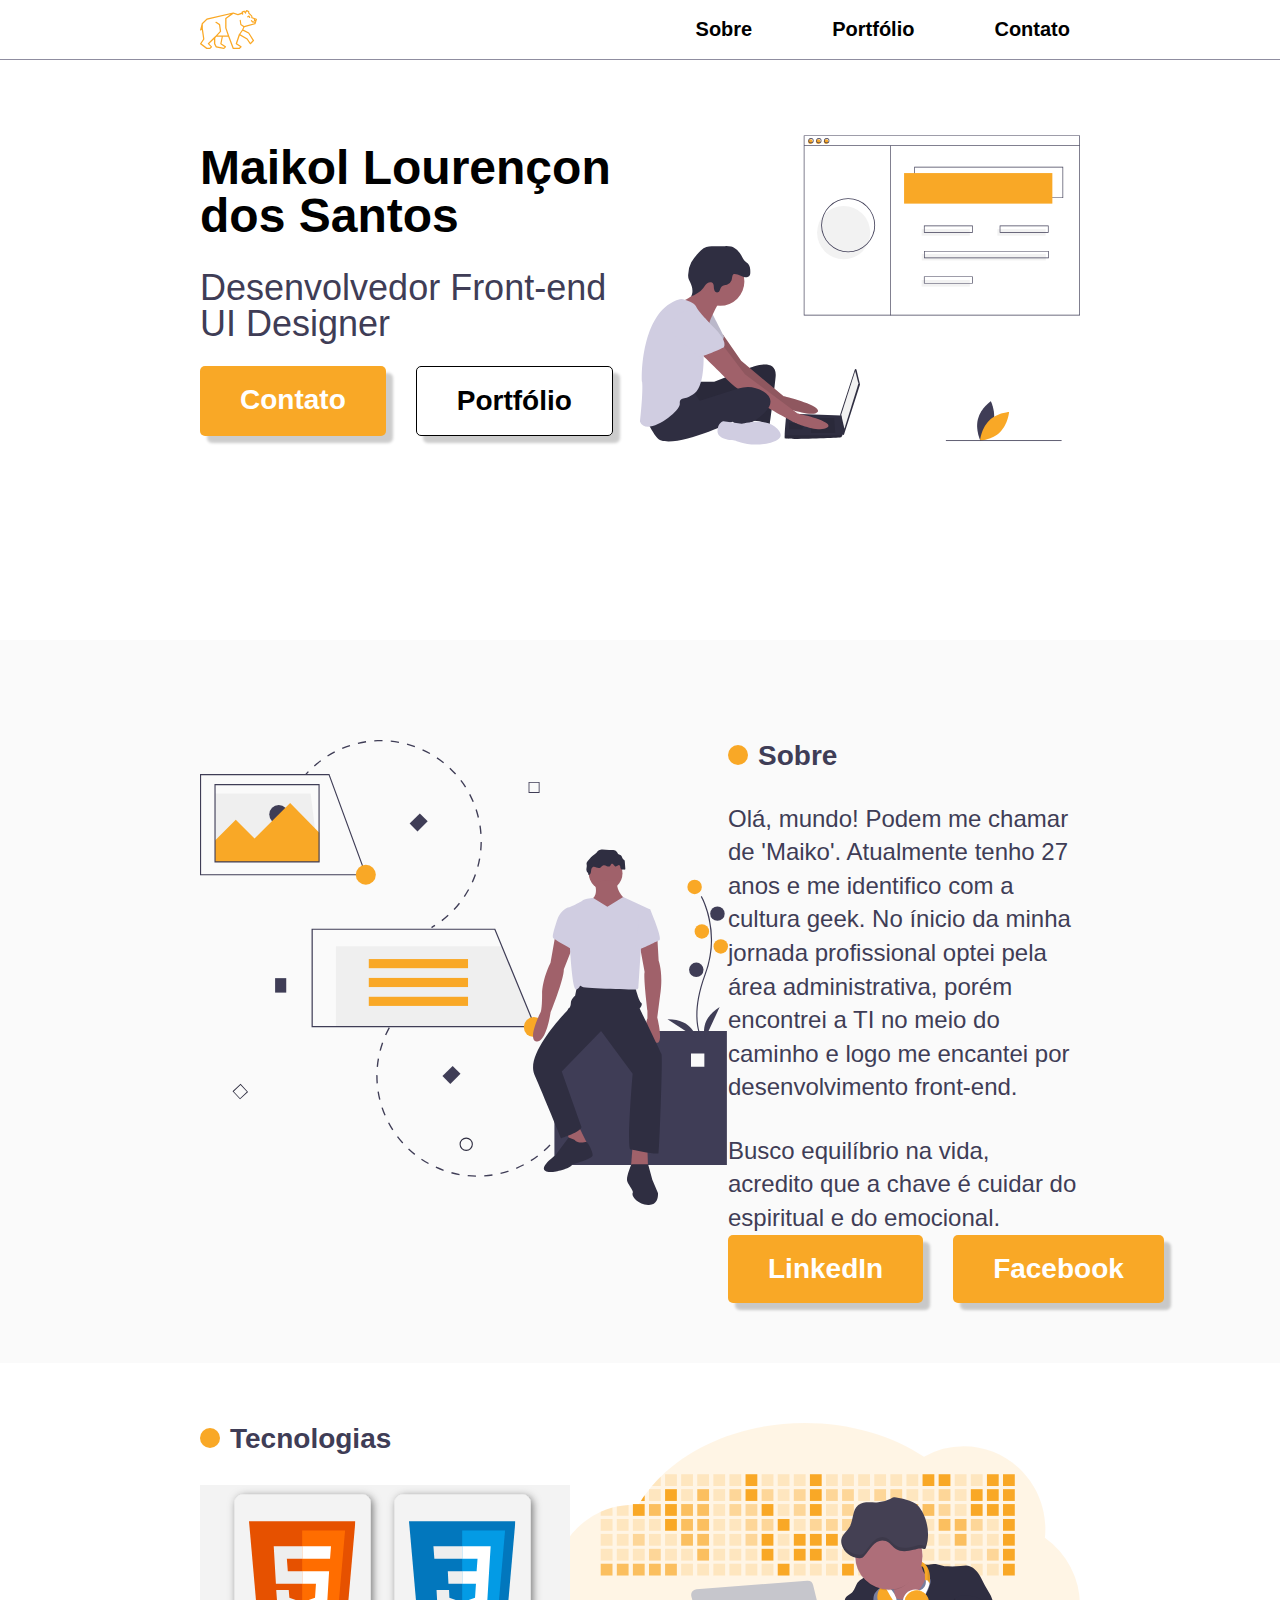
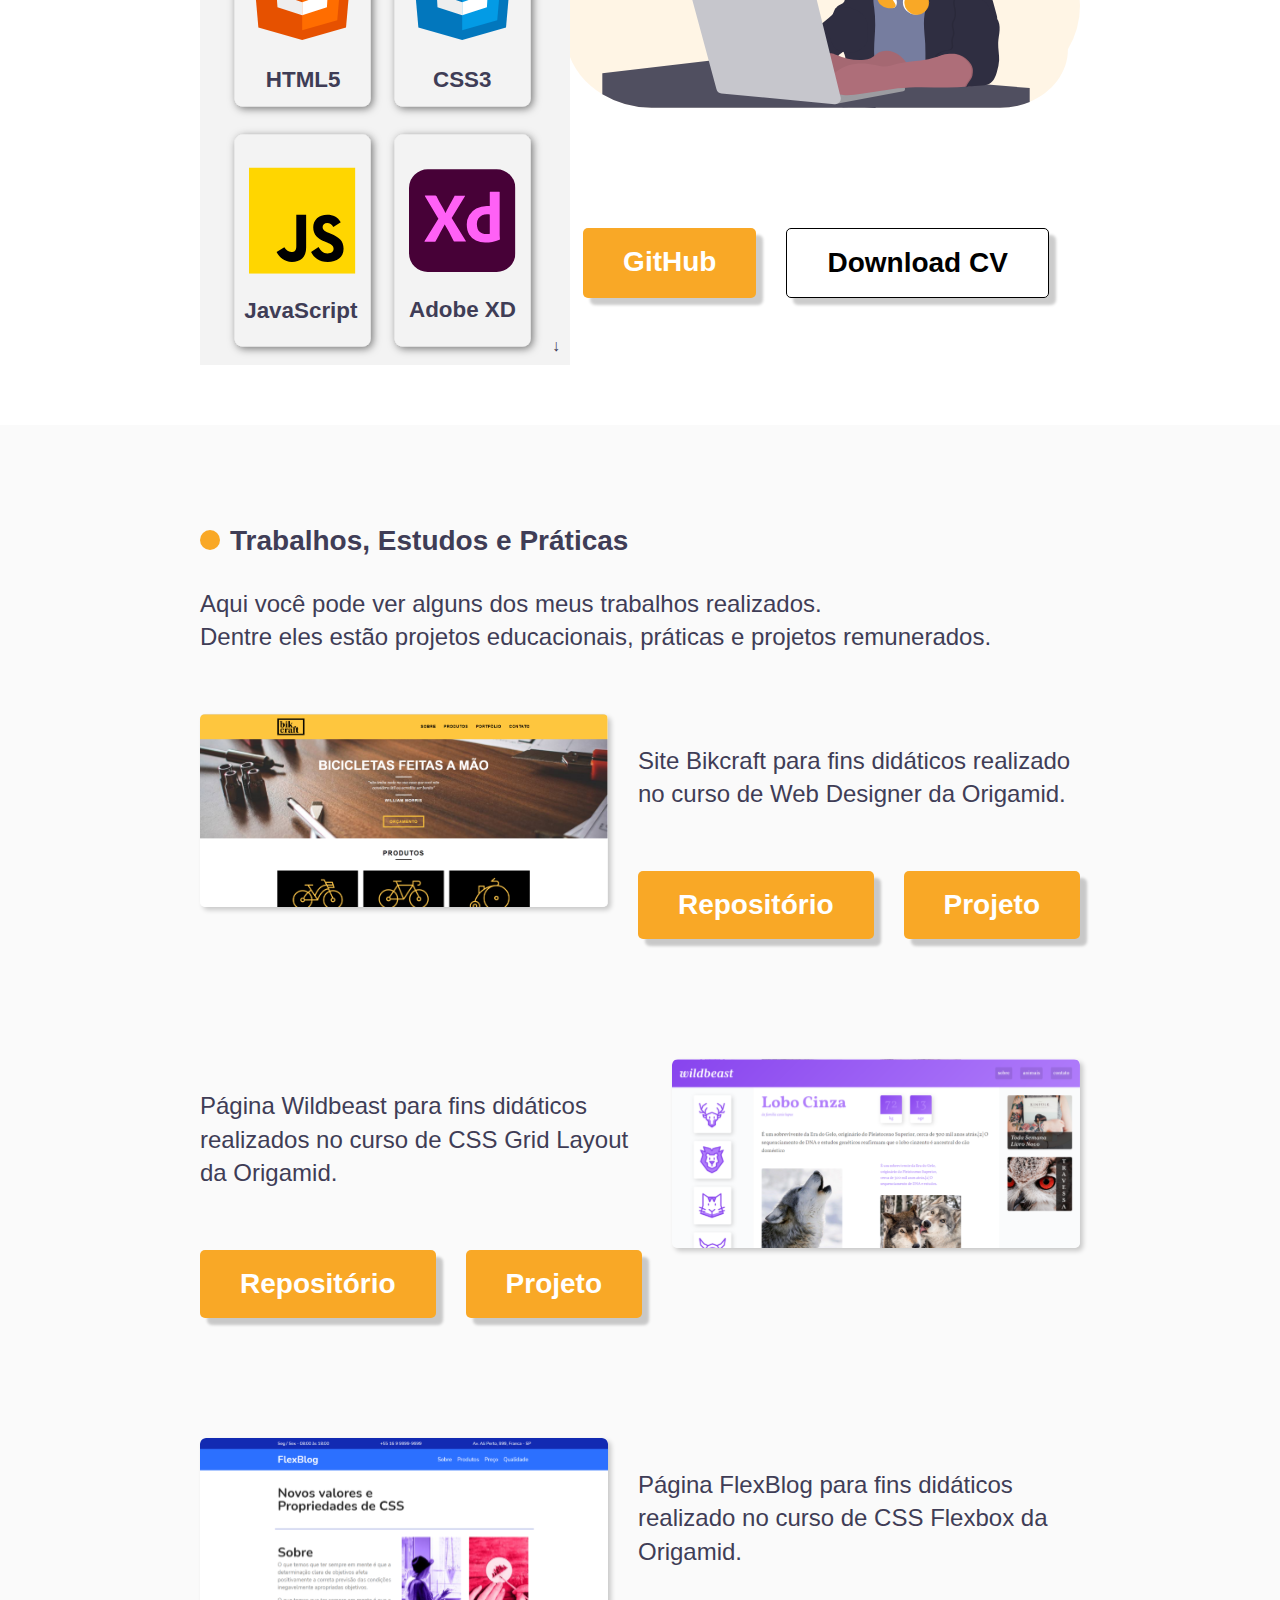
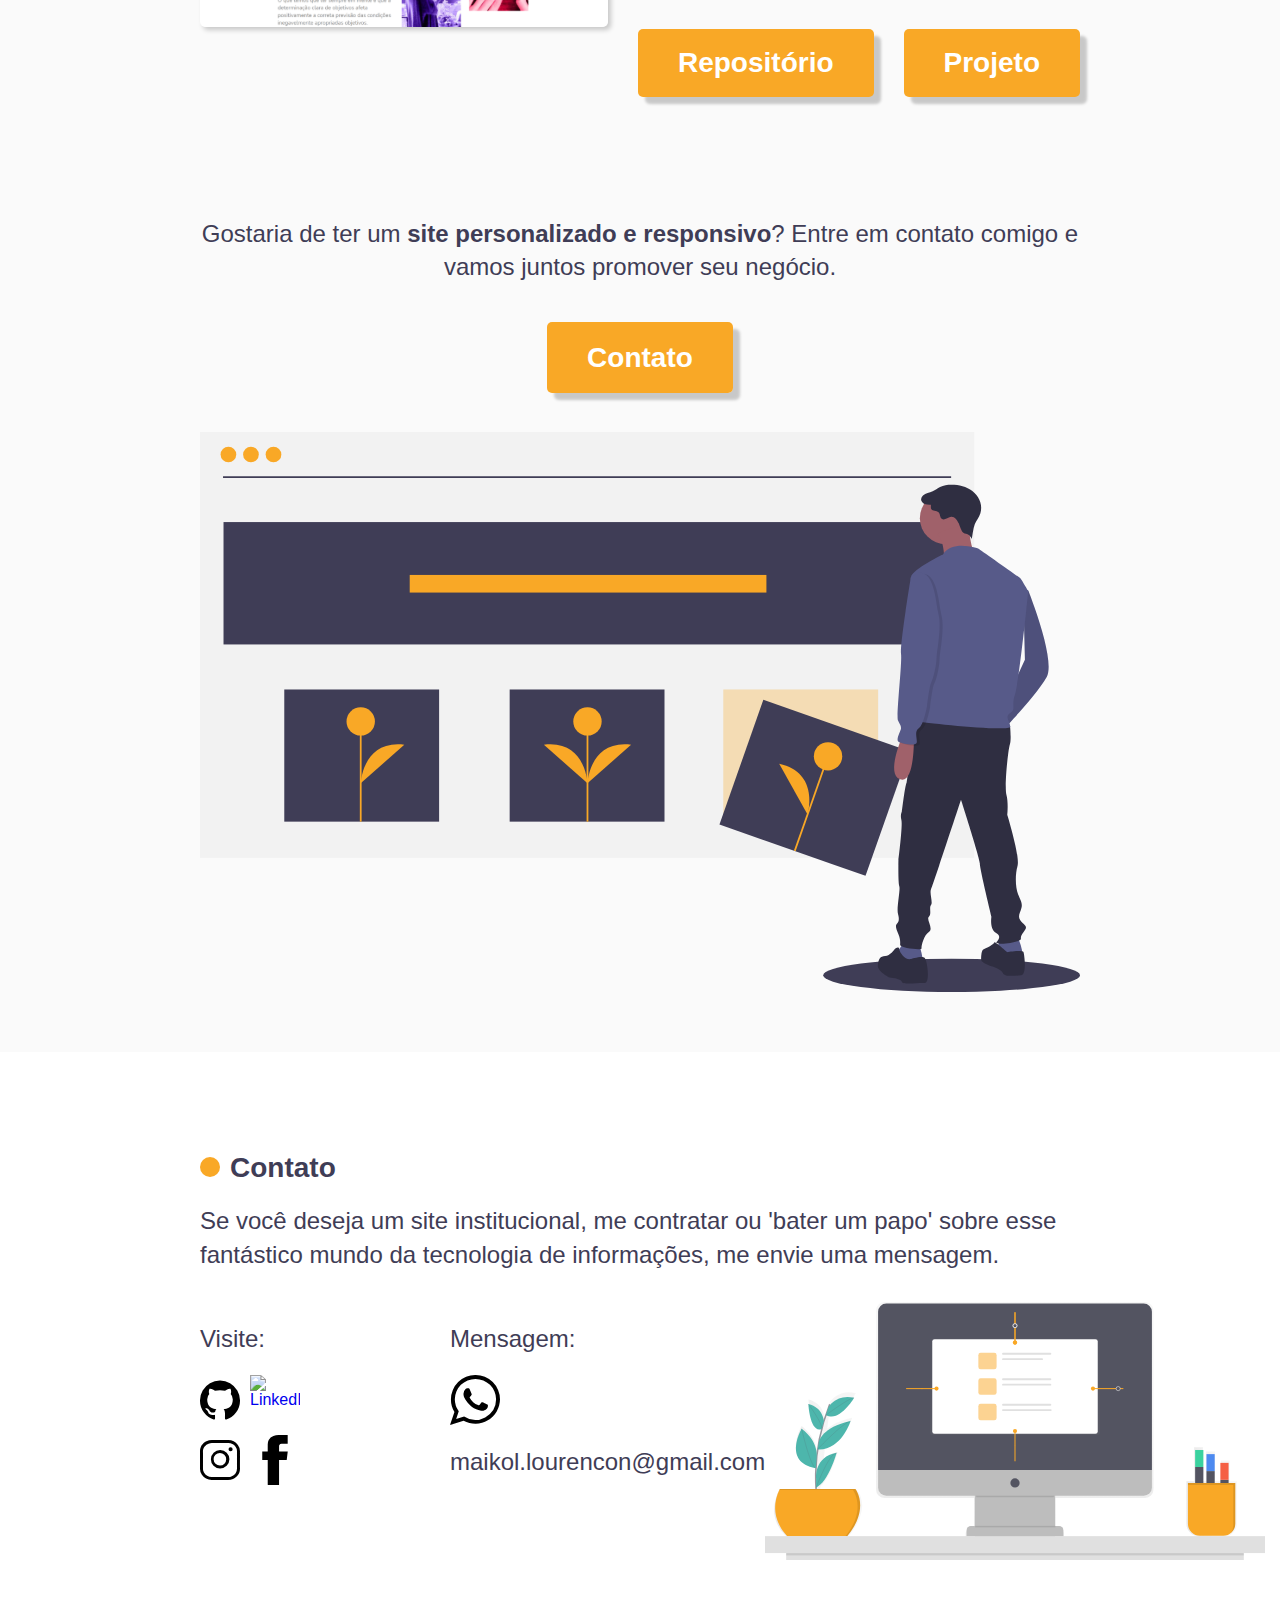
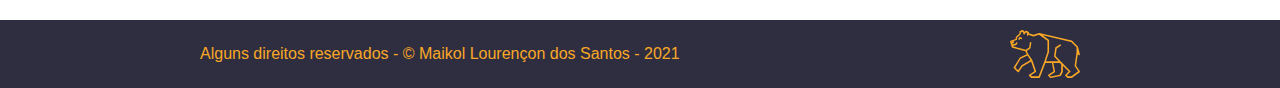
==== commit e9c6f487: "update" ====
--- a/web/index.html
+++ b/web/index.html
@@ -5,32 +5,31 @@
     <meta name="viewport" content="width=device-width, initial-scale=1.0">
     <title>Maikol | Solicite já seu site | Franca - SP</title>
     <link rel="stylesheet" href="assets/css/style.css">
+    <link rel="shortcut icon" href="favicon.png" type="image/x-icon">
 </head>
 <body>
-    <section class="home" id="home">
-        <header class="header">
-            <a href="#home"><img src="assets/img/bear-walking.svg" alt="Página Inicial"></a>
-            <nav class="menu">
-                <ul>
-                    <li><a href="#sobre">Sobre</a></li>
-                    <li><a href="#portfolio">Portfólio</a></li>
-                    <li><a href="#contato">Contato</a></li>
-                </ul>
-            </nav>
-        </header>
-    
-        <section class="intro">
-            <div class="title">
-                <h1>Maikol Lourençon dos Santos</h1>
-                <span>Desenvolvedor Front-end <br> UI Designer</span>
-            </div>
-            <div class="btns-intro">
-                <a href="#contato" class="btn">Contato</a>
-                <a href="#portfolio" class="btn btn-raw">Portfólio</a>
-            </div>
-            <img class="img-intro" src="assets/img/home.svg" alt="Criação de Sites">
+    <header class="header"  id="home">
+        <a href="#home"><img src="assets/img/bear-walking.svg" alt="Página Inicial"></a>
+        <nav class="menu">
+            <ul>
+                <li><a href="#sobre">Sobre</a></li>
+                <li><a href="#portfolio">Portfólio</a></li>
+                <li><a href="#contato">Contato</a></li>
+            </ul>
+        </nav>
+    </header>
 
-        </section>
+  
+    <section class="intro">
+        <div class="title">
+            <h1>Maikol Lourençon dos Santos</h1>
+            <span>Desenvolvedor Front-end <br> UI Designer</span>
+        </div>
+        <div class="btns-intro">
+            <a href="#contato" class="btn">Contato</a>
+            <a href="#portfolio" class="btn btn-raw">Portfólio</a>
+        </div>
+        <img class="img-intro" src="assets/img/home.svg" alt="Criação de Sites">
     </section>
 
     <section class="sobre" id="sobre">
@@ -116,10 +115,10 @@
             <div class="visit">
                 <p>Visite:</p>
                 <div class="social">
-                    <a href="" class="github" target="_blank"><img  src="assets/img/social/github-icon.svg" alt="GitHub"></a>
-                    <a href="" class="linkedin" target="_black"><img  src="assets/img/social/linkedin-icon.svg" alt="LinkedIn"></a>
-                    <a href="" class="instagram"><img src="assets/img/social/instagram-icon.svg" alt="Instagram"></a>
-                    <a href="" class="facebook"><img src="assets/img/social/facebook-icon.svg" alt="Facebook"></a>
+                    <a href="https://github.com/MaikolSantos" class="github" target="_blank"><img  src="assets/img/social/github-icon.svg" alt="GitHub"></a>
+                    <a href="https://www.linkedin.com/in/maikol-lourencon/" class="linkedin" target="_black"><img  src="assets/img/social/linkedin-icon.svg" alt="LinkedIn"></a>
+                    <a href="https://www.instagram.com/maikol_lourencon/" class="instagram" target="_blank"><img src="assets/img/social/instagram-icon.svg" alt="Instagram"></a>
+                    <a href="https://www.facebook.com/MaikolLourenconSantos/" class="facebook" target="_blank"><img src="assets/img/social/facebook-icon.svg" alt="Facebook"></a>
                 </div>
             </div>
     
--- a/web/assets/css/style.css
+++ b/web/assets/css/style.css
@@ -91,7 +91,7 @@
     background: var(--primary-orange);
 }
 
-@keyframes arrowBottom {
+@keyframes arrow-bottom {
     from {
         bottom: 20px;
     } to {
@@ -99,16 +99,6 @@
     }
 }
 
-/* Home*/
-.home {
-    display: grid;
-    grid-template-columns: auto;
-    grid-template-areas: 
-    "header"
-    "intro"
-    ;
-}
-
 /* Header */
 
 .header {
@@ -118,7 +108,13 @@
     padding: 10px 200px;
     align-items: center;
     border-bottom: 1px solid var(--third-grey);
-}
+    position: fixed;
+    top: 0;
+    z-index: 10;
+    width: 100%;
+    background: white;
+}
+
 
 .header .menu ul{
     display: flex;
@@ -140,10 +136,11 @@
     transition: .1s ease-out;
 }
 
+
 /* Introdução */
 .intro {
     grid-area: intro;
-    margin-top: 60px;
+    margin-top: 120px;
     display: grid;
     grid-template-columns: 1fr 1fr;
     grid-template-areas: 
@@ -197,7 +194,7 @@
     "img-sobre sobre-desc"
     "img-sobre btns-sobre"
     ;
-    padding: 60px 200px;
+    padding: 100px 200px 60px;
     margin-top: 180px;
     background: rgba(0, 0, 0, 0.02);
 }
@@ -256,7 +253,7 @@
     right: 10px;
     bottom: 10px;
     color: var(--second-grey);
-    animation: arrowBottom .5s ease-in 0s infinite alternate;
+    animation: arrow-bottom .5s ease-in 0s infinite alternate;
 }
 
 .tools-list img {
@@ -278,7 +275,7 @@
 
 /* Projetos */
 .projects {
-    padding: 60px 200px;
+    padding: 100px 200px 60px;
     background: rgba(0, 0, 0, 0.02);
 }
 
@@ -337,7 +334,7 @@
 
 /* Contato */
 .contact {
-    padding: 60px 200px;
+    padding: 100px 200px 60px;
 }
 
 .contact p {
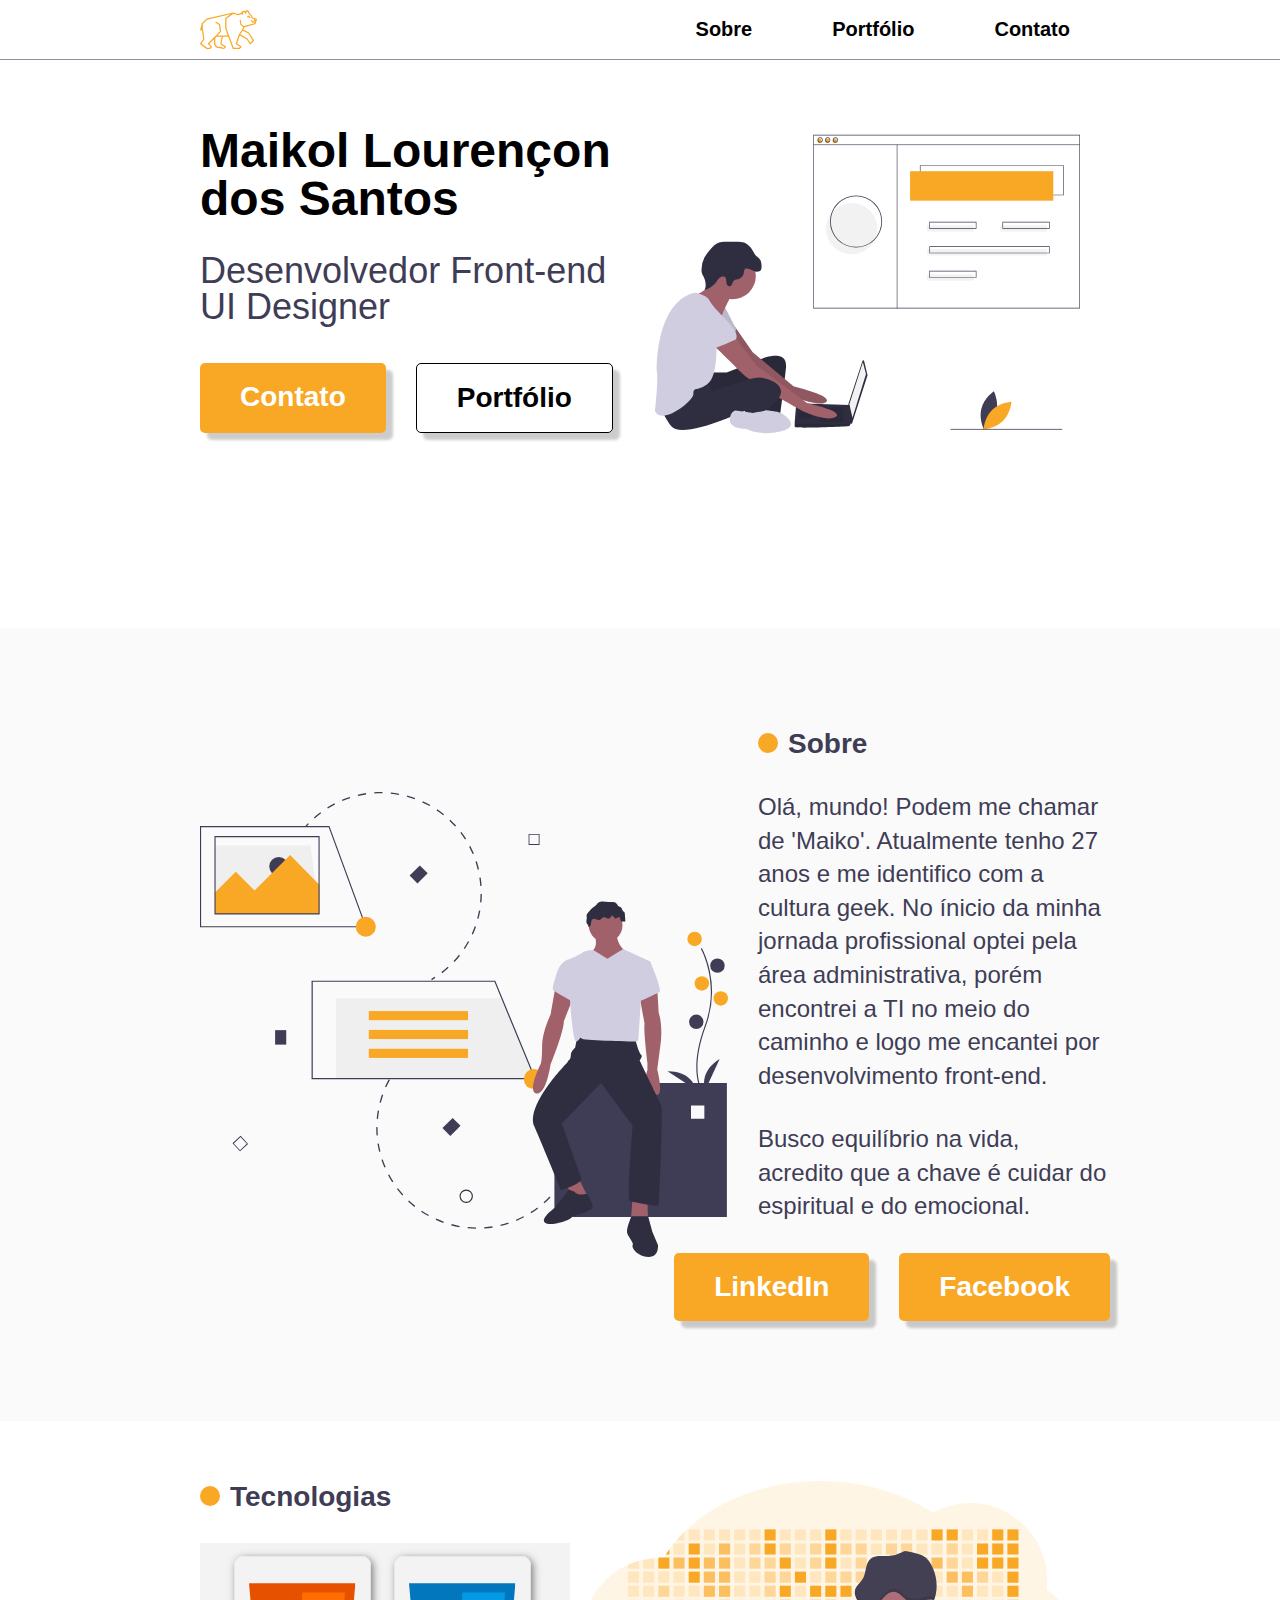
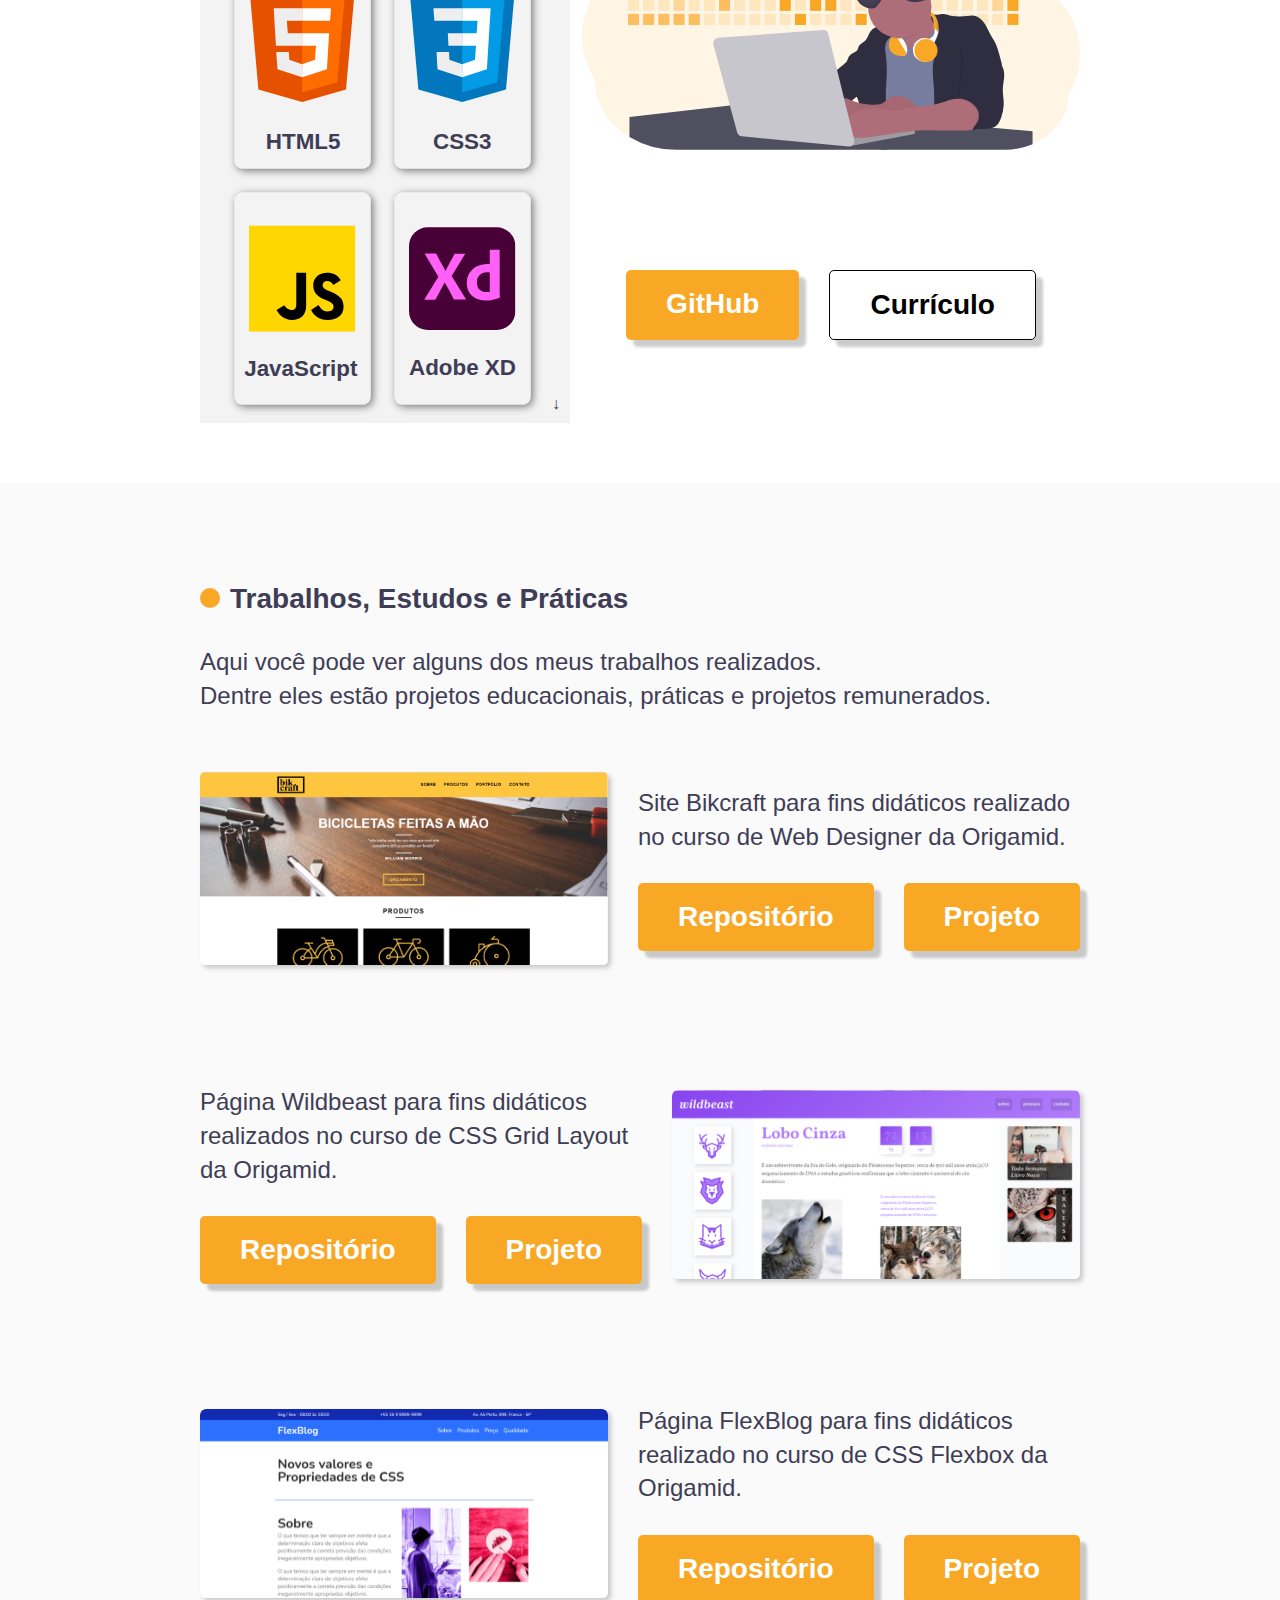
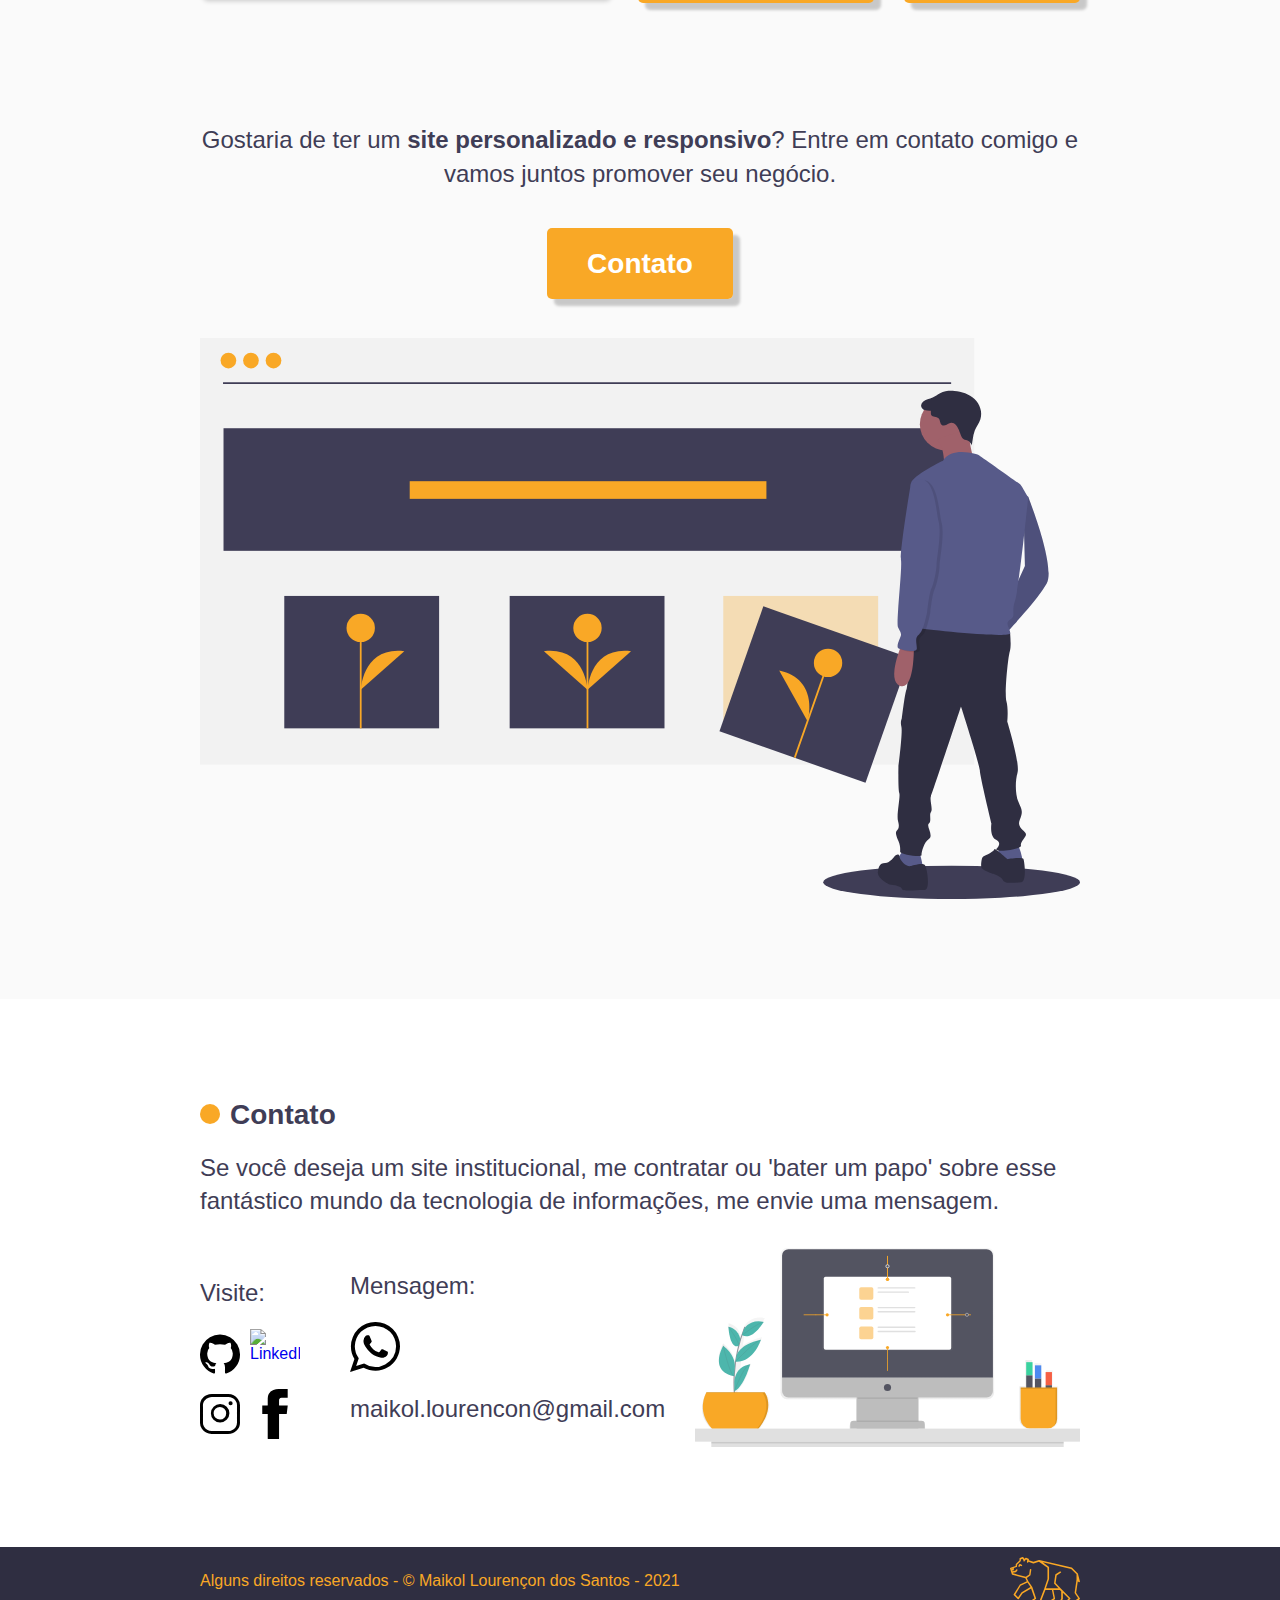
==== commit 292f46bd: "update responsive" ====
--- a/web/index.html
+++ b/web/index.html
@@ -8,7 +8,7 @@
     <link rel="shortcut icon" href="favicon.png" type="image/x-icon">
 </head>
 <body>
-    <header class="header"  id="home">
+    <header class="header container"  id="home">
         <a href="#home"><img src="assets/img/bear-walking.svg" alt="Página Inicial"></a>
         <nav class="menu">
             <ul>
@@ -20,7 +20,7 @@
     </header>
 
   
-    <section class="intro">
+    <section class="intro container">
         <div class="title">
             <h1>Maikol Lourençon dos Santos</h1>
             <span>Desenvolvedor Front-end <br> UI Designer</span>
@@ -32,7 +32,7 @@
         <img class="img-intro" src="assets/img/home.svg" alt="Criação de Sites">
     </section>
 
-    <section class="sobre" id="sobre">
+    <section class="sobre container" id="sobre">
         <div class="sobre-desc">
             <h2>Sobre</h2>
             <p>Olá, mundo! Podem me chamar de 'Maiko'. Atualmente tenho 27 anos e me identifico com a cultura geek. No ínicio da minha jornada profissional optei pela área administrativa, porém encontrei a TI no meio do caminho e logo me encantei por desenvolvimento front-end.</p>
@@ -45,7 +45,7 @@
         <img class="img-sobre" src="assets/img/sobre-1.svg" alt="Sobre Maikol Lourençon dos Santos">
     </section>
 
-    <section class="tec">
+    <section class="tec container">
         <div class="tools">
             <h2>Tecnologias</h2>
             <div class="tools-list">
@@ -66,11 +66,11 @@
         <img class="img-tec" src="assets/img/tec.svg" alt="Trabalhando com GitHub">
         <div class="btns-tec">
             <a href="https://github.com/MaikolSantos" target="_blank" class="btn">GitHub</a>
-            <a href="assets/download/curriculo.pdf" download="curriculo.pdf" type="application/pdf" target="_blank" class="btn btn-raw">Download CV</a>
+            <a href="assets/download/curriculo.pdf" download="curriculo.pdf" type="application/pdf" target="_blank" class="btn btn-raw">Currículo</a>
         </div>
     </section>
 
-    <section class="projects" id="portfolio">
+    <section class="projects container" id="portfolio">
         <h2>Trabalhos, Estudos e Práticas</h2>
         <p>Aqui você pode ver alguns dos meus trabalhos realizados.<br>Dentre eles estão projetos educacionais, práticas e projetos remunerados.</p>
         
@@ -106,12 +106,12 @@
         </div>
     </section>
 
-    <section class="contact" id="contato">
+    <section class="contact container" id="contato">
         <h2>Contato</h2>
         <p>Se você deseja um site institucional, me contratar ou 'bater um papo' sobre  esse fantástico mundo da tecnologia de informações, me envie uma mensagem.</p>
 
         
-        <div class="container">
+        <div class="container-contact">
             <div class="visit">
                 <p>Visite:</p>
                 <div class="social">
@@ -124,7 +124,7 @@
     
             <div class="mensage">
                 <p>Mensagem:</p>
-                <a href="https://api.whatsapp.com/send?phone=5516981988786&text=E%20Maikol!%20Tudo%20beleza?!" target="_blank"><img src="assets/img/social/whatsapp-icon.svg" alt="Whatsapp"></a>
+                <a href="https://api.whatsapp.com/send?phone=5516981988786&text=E%20aí,%20Maikol!%20Beleza?!" target="_blank"><img src="assets/img/social/whatsapp-icon.svg" alt="Whatsapp"></a>
                 <p>maikol.lourencon@gmail.com</p>
             </div>
     
@@ -132,7 +132,7 @@
         </div>
     </section>
 
-    <footer class="footer">
+    <footer class="footer container">
             <p>Alguns direitos reservados - © Maikol Lourençon dos Santos - 2021 </p>
             <a href="#home"><img src="assets/img/bear-walking-reverse.svg" alt="Página Inicial"></a>
         </footer>
--- a/web/assets/css/style.css
+++ b/web/assets/css/style.css
@@ -34,6 +34,9 @@
 }
 
 /* Gerais */
+.container {
+    padding: 0px 200px;
+}
 
 p {
     font-size: 1.5em;
@@ -99,13 +102,22 @@
     }
 }
 
+@keyframes arrow-right {
+    from {
+        right: 20px;
+    } to {
+        right: 10px;
+    }
+}
+
 /* Header */
 
 .header {
     grid-area: header;
     display: flex;
     justify-content: space-between;
-    padding: 10px 200px;
+    padding-top: 10px;
+    padding-bottom: 10px;
     align-items: center;
     border-bottom: 1px solid var(--third-grey);
     position: fixed;
@@ -139,18 +151,17 @@
 
 /* Introdução */
 .intro {
-    grid-area: intro;
     margin-top: 120px;
     display: grid;
-    grid-template-columns: 1fr 1fr;
+    grid-template-columns: minmax(300px, 1fr) minmax(400px, 1fr);
+    column-gap: 30px;
     grid-template-areas: 
-    "title img-intro"
     "title img-intro"
     "btns-intro img-intro"
     ;
     align-items: center;
-    padding: 0 200px;
-}
+}
+
 
 /* Título */
 .intro .title {
@@ -176,12 +187,13 @@
     grid-area: btns-intro;
     display: flex;
     align-self: start;
+    margin-top: 30px;
 }
 
 /* Imagem Introdução */
 .intro .img-intro {
     grid-area: img-intro;
-    width: 100%;
+    align-self: start;
 }
 
 /* Sobre */
@@ -191,10 +203,12 @@
     grid-template-columns: 60% 40%;
     grid-template-areas: 
     "img-sobre sobre-desc"
-    "img-sobre sobre-desc"
+    "img-sobre btns-sobre"
     "img-sobre btns-sobre"
     ;
-    padding: 100px 200px 60px;
+    gap: 30px;
+    padding-top: 100px;
+    padding-bottom: 100px;
     margin-top: 180px;
     background: rgba(0, 0, 0, 0.02);
 }
@@ -211,34 +225,37 @@
     grid-area: btns-sobre;
     display: flex;
     align-self: end;
+    justify-self: end;
 }
 
 .img-sobre {
     grid-area: img-sobre;
+    align-self: center;
 }
 
 /* Tecnologias */
 .tec {
-    padding: 60px 200px;
+    margin-top: 60px;
+    margin-bottom: 60px;
     display: grid;
-    grid-template-columns: 40% 60%;
+    grid-template-columns: 40% minmax(350px, 700px);
+    column-gap: 30px;
     grid-template-areas: 
     "tools img-tec"
     "tools btns-tec"
     "tools ..."
     ;
-    
 }
 
 .tools {
     grid-area: tools;
-    align-self: end;
 }
 
 .tools-list {
     display: flex;
     flex-wrap: wrap;
     justify-content: center;
+    align-content: center;
     width: 370px;
     height: 480px;
     background: rgb(243, 243, 243);
@@ -266,7 +283,7 @@
 }
 
 .btns-tec {
-    grid: btns-tec;
+    grid-area: btns-tec;
     display: flex;
     justify-content: center;
     margin-top: 120px;
@@ -275,12 +292,17 @@
 
 /* Projetos */
 .projects {
-    padding: 100px 200px 60px;
+    padding-top: 100px;
+    padding-bottom: 100px;
     background: rgba(0, 0, 0, 0.02);
 }
 
 .projects p {
-    margin: 30px 0px 60px 0px;
+    margin: 30px 0px 60px;
+}
+
+.projects .job-done p {
+    margin: 0px;
 }
 
 .projects .job-done:nth-child(odd) {
@@ -291,7 +313,7 @@
     "img-project btns-project"
     ;
     justify-content: space-between;
-    column-gap: 30px;
+    gap: 30px;
     margin-bottom: 120px;
 }
 
@@ -303,7 +325,7 @@
     "btns-project img-project "
     ;
     justify-content: space-between;
-    column-gap: 30px;
+    gap: 30px;
     margin-bottom: 120px;
 }
 
@@ -311,6 +333,8 @@
     grid-area: img-project;
     box-shadow: 3px 3px 5px 0px rgba(0, 0, 0, 0.2);
     border-radius: 5px;
+    align-self: center;
+    min-width: 350px;
 }
 
 .info-project {
@@ -334,17 +358,20 @@
 
 /* Contato */
 .contact {
-    padding: 100px 200px 60px;
+    padding-top: 100px;
+    padding-bottom: 100px;
 }
 
 .contact p {
     margin: 20px 0;
 }
 
-.contact .container{
+.contact .container-contact{
     display: grid;
-    grid-template-columns: 250px 1fr 500px;
+    grid-template-columns: 120px 1fr minmax(320px, 2fr);
+    column-gap: 30px;
     margin-top: 30px;
+    align-items: center;
 }
 
 
@@ -387,8 +414,8 @@
     height: 50px;
 }
 
-.contact > img {
-    max-width: 498px;
+.container-contact > img {
+    width: 100%;
 }
 
 /* Footer */
@@ -403,4 +430,324 @@
 .footer > p {
     font-size: 1em;
     color: var(--primary-orange);
+}
+
+@media (max-width: 1260px) {
+    .container {
+        padding: 10px 100px;
+    }
+
+    .sobre, .projects, .contact {
+        padding-top: 100px;
+    }
+}
+
+
+@media (max-width: 1110px){
+    .intro .btns-intro {
+        margin-right: 60px;
+        margin-top: 60px;
+    }
+
+    .btn p { 
+        font-size: 1em;
+    }
+
+    .intro .img-intro {
+        align-self: start;
+    }
+
+    .sobre {
+        grid-template-columns: minmax(auto-fill, 1fr) minmax(auto-fill, 2fr);
+        grid-template-areas: 
+        "img-sobre sobre-desc"
+        "btns-sobre btns-sobre"
+        ;
+        padding-top: 100px;
+        padding-bottom: 100px;
+        margin-top: 180px;
+        background: rgba(0, 0, 0, 0.02);
+    }
+
+    .btns-sobre {
+        justify-self: center;
+    }
+
+    .tec {
+        grid-template-columns: minmax(auto-fill, 1fr) minmax(auto-fill, 1fr);
+    }
+
+    .tools-list {
+        width: 230px;
+        height: 280px;
+    }
+
+    .tools-list::after {    
+        right: 2px;
+    }
+
+    .tools-list img {
+        width: 100px;
+    }
+
+}
+
+@media (max-width: 960px) {
+    .container {
+        padding: 10px 50px;
+    }
+    .sobre {
+        grid-template-columns: minmax(auto-fill, 1fr) minmax(auto-fill, 2fr);
+        grid-template-areas: 
+        "img-sobre sobre-desc"
+        "btns-sobre sobre-desc"
+        "btns-sobre sobre-desc "
+        ;
+        padding-top: 100px;
+        padding-bottom: 100px;
+        margin-top: 180px;
+        background: rgba(0, 0, 0, 0.02);
+    }
+    .btns-sobre {
+        align-self: end;
+        justify-self: end;
+    }
+
+    .contact {
+        padding-top: 90px;
+    }
+}
+
+@media (max-width: 800px) {
+    .container {
+        padding: 10px 20px;
+    }
+
+    .btns-project {
+        flex-wrap: wrap;
+        justify-content: flex-start;
+    }
+
+    .btns-project a:nth-child(even) {
+        margin-top: 15px;
+        margin-left: 0px;
+    }
+
+    .contact {
+        padding-top: 90px;
+    }
+
+    .contact .container-contact{
+        grid-template-columns: 170px 350px;
+        grid-template-areas: 
+        "visit mensage"
+        "img-contact img-contact"
+        ;
+    }
+
+    .img-contact {
+        grid-area: img-contact;
+        justify-self: center;
+        margin-top: 30px;
+    }
+}
+
+@media (max-width: 760px) {
+    .intro {
+        column-gap: 0;
+        margin-top: 80px;
+        grid-template-columns: 1fr 2fr;
+        column-gap: 20px;
+        grid-template-areas: 
+            "title img-intro"
+            "btns-intro btns-intro"
+        ;
+    }
+
+    .intro .img-intro {
+        align-self: end;
+    }
+
+    .intro .btns-intro {
+        align-self: center;
+        justify-self: center;
+        margin-top: 60px;
+        margin-right: 0;
+    }
+
+    .sobre {
+        display: grid;
+        grid-template-columns: 1fr;
+        grid-template-areas: 
+        "sobre-desc"
+        "img-sobre"
+        "btns-sobre"
+        ;
+        padding-top: 90px;
+    }
+
+    .btns-sobre {
+        justify-self: center;
+    }
+
+    .tec {
+        grid-template-columns: minmax(auto-fill, 1fr) minmax(auto-fill, 1fr);
+        grid-template-areas: 
+        "tools img-tec"
+        "btns-tec btns-tec"
+        ;
+        row-gap: 30px;
+    }
+
+    .img-tec {
+        align-self: center;
+    }
+
+    .btns-tec {
+        margin-top: 0;
+        justify-self: center;
+    }
+
+    .projects {
+        padding-top: 90px;
+    }
+
+    .projects .job-done:nth-child(odd) {
+        grid-template-columns: 1fr;
+        grid-template-areas: 
+        "info-project"
+        "img-project"
+        "btns-project"
+        ;
+    }
+    
+    .projects .job-done:nth-child(even) {
+        grid-template-columns: 1fr;
+        grid-template-areas: 
+        "info-project"
+        "img-project"
+        "btns-project"
+        ;
+    }
+
+    .btns-project {
+        justify-self: center;
+    }
+
+    .btns-project a:nth-child(even) {
+        margin-top: 0px;
+        margin-left: 15px;
+    }
+
+    .contact {
+        padding-top: 90px;
+    }
+
+}
+
+@media (max-width: 680px) {
+    .intro {
+        grid-template-columns: 1fr;
+        grid-template-areas: 
+            "title"
+            "img-intro"
+            "btns-intro"
+        ;
+    }
+
+    .tec {
+        grid-template-columns: 1fr;
+        grid-template-areas: 
+        "tools"
+        "img-tec"
+        "btns-tec"
+        ;
+    }
+
+    .tools-list {
+        width: 100%;
+        height: 200px;
+        overflow-y: scroll;
+        /* overflow-x: scroll; */
+        position: relative;
+        align-content: flex-start;
+    }
+    
+    /* .tools-list::after {
+        content: '→';
+        position: absolute;
+        right: 10px;
+        top: 2px;
+        color: var(--second-grey);
+        animation: arrow-right .5s ease-in 0s infinite alternate;
+    } */
+
+    .contact {
+        padding-top: 90px;
+    }
+
+}
+
+@media (max-width: 560px) {
+    .header .menu li + li{
+        margin-left: 20px;
+    }
+
+    .contact .container-contact{
+        grid-template-columns: 1fr;
+        grid-template-areas: 
+        "visit"
+        "mensage"
+        "img-contact"
+        ;
+    }
+}
+
+@media (max-width: 490px) {
+    .header {
+        flex-wrap: wrap;
+        justify-content: center;
+    }
+
+    .header .menu li + li{
+        margin-left: 10px;
+    }
+
+    .header img {
+        max-width: 50px;
+        margin-bottom: 10px;
+    }
+
+    .btn {
+        font-size: 1em;
+        padding: 15px 30px;
+    }
+
+    .btn + .btn {
+        margin-left: 10px;
+    }
+
+    .title {
+        text-align: center;
+        margin-top: 15px;
+        margin-bottom: 15px;
+    }
+
+    p {
+        font-size: 1em;
+        line-height: 1.4;
+        color: var(--second-grey);
+    }
+
+    .projects .job-done:nth-child(odd) {
+        margin-bottom: 60px;
+    }
+    
+    .projects .job-done:nth-child(even) {
+        margin-bottom: 60px;
+    }
+
+    .contact {
+        padding-top: 90px;
+    }
 }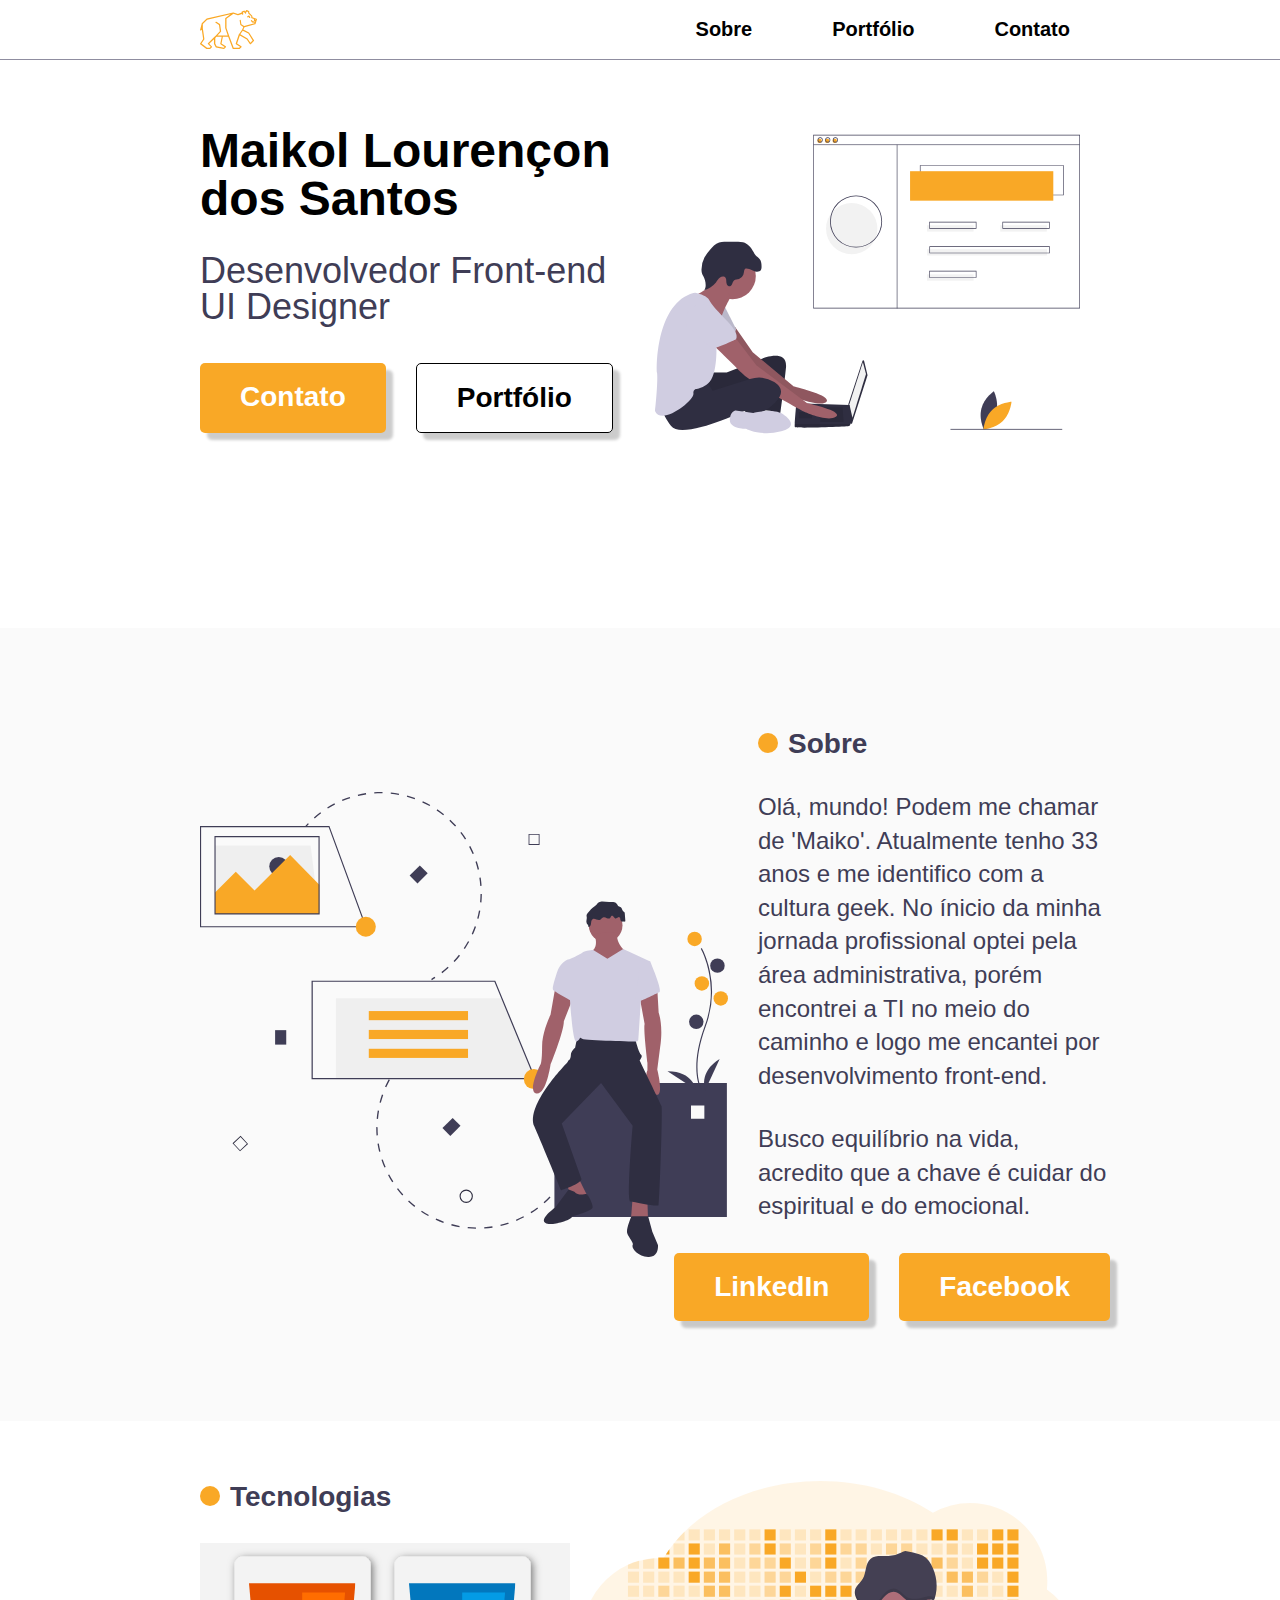
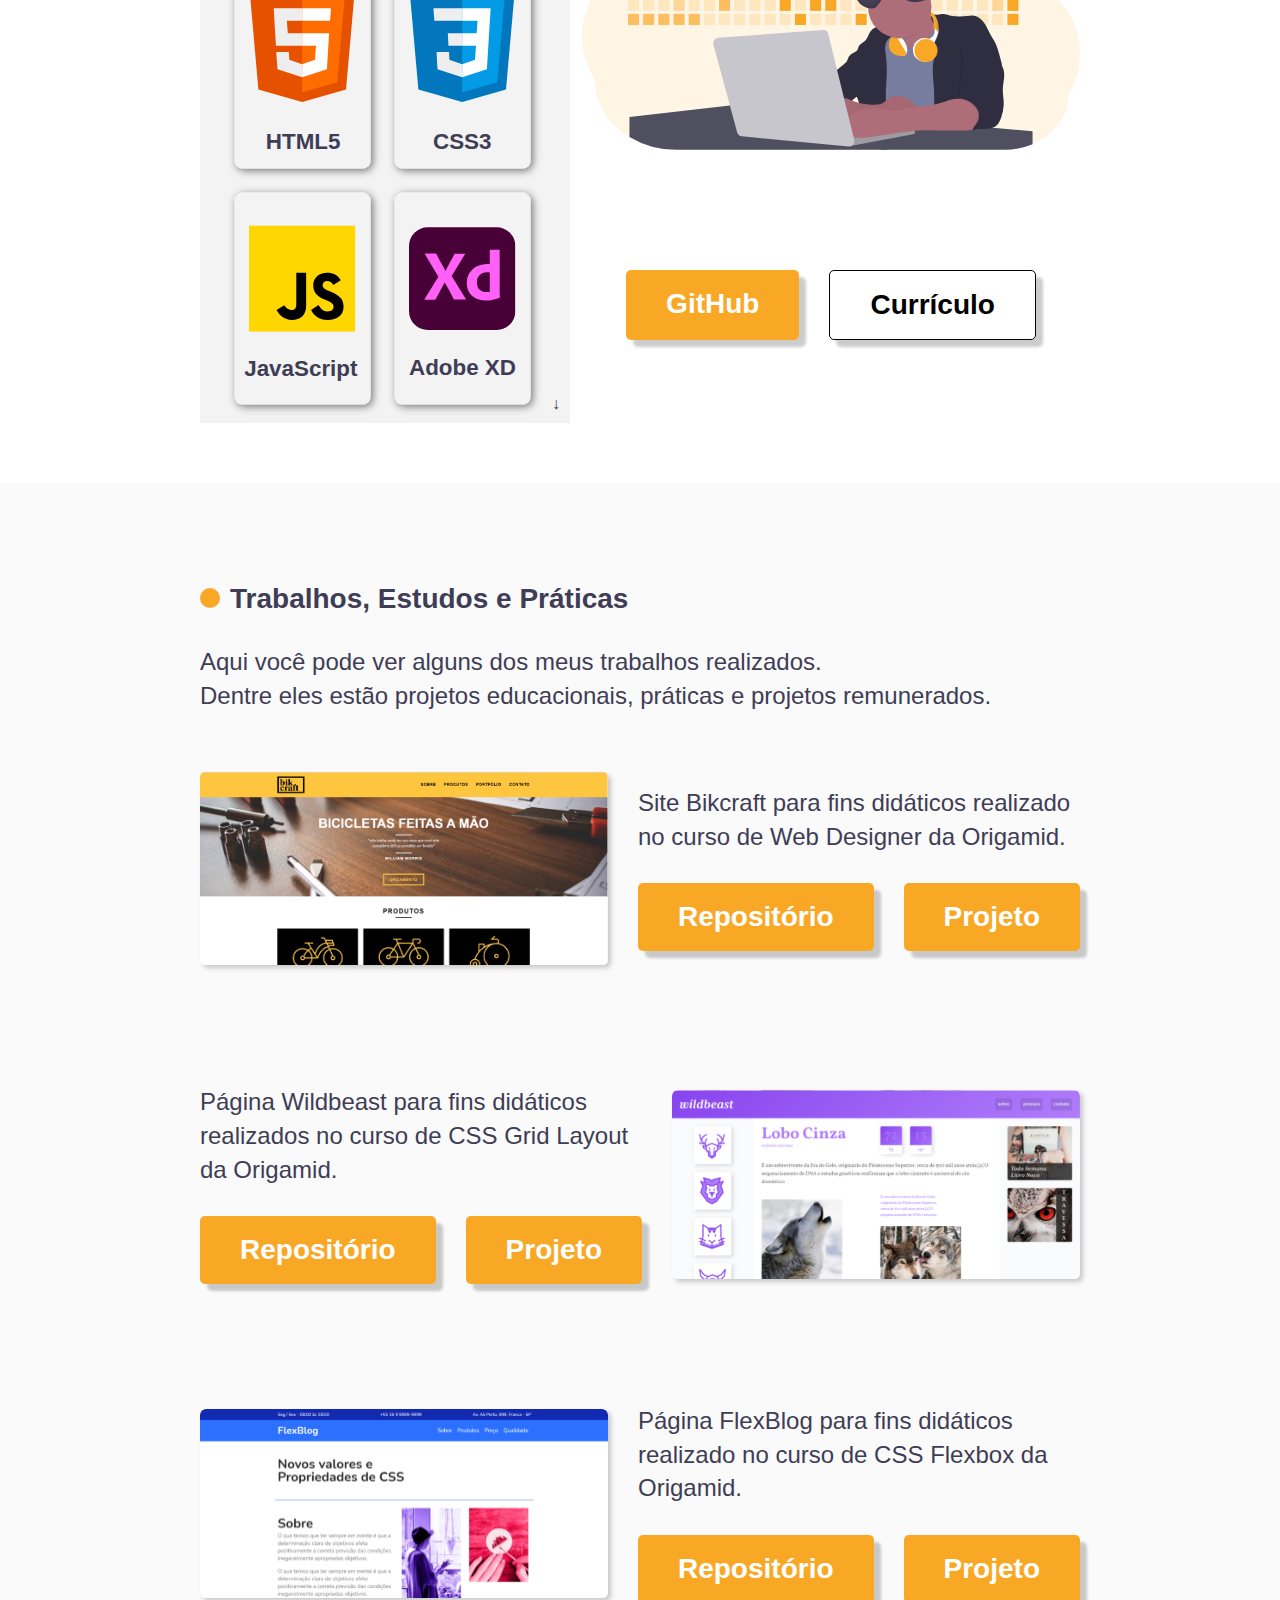
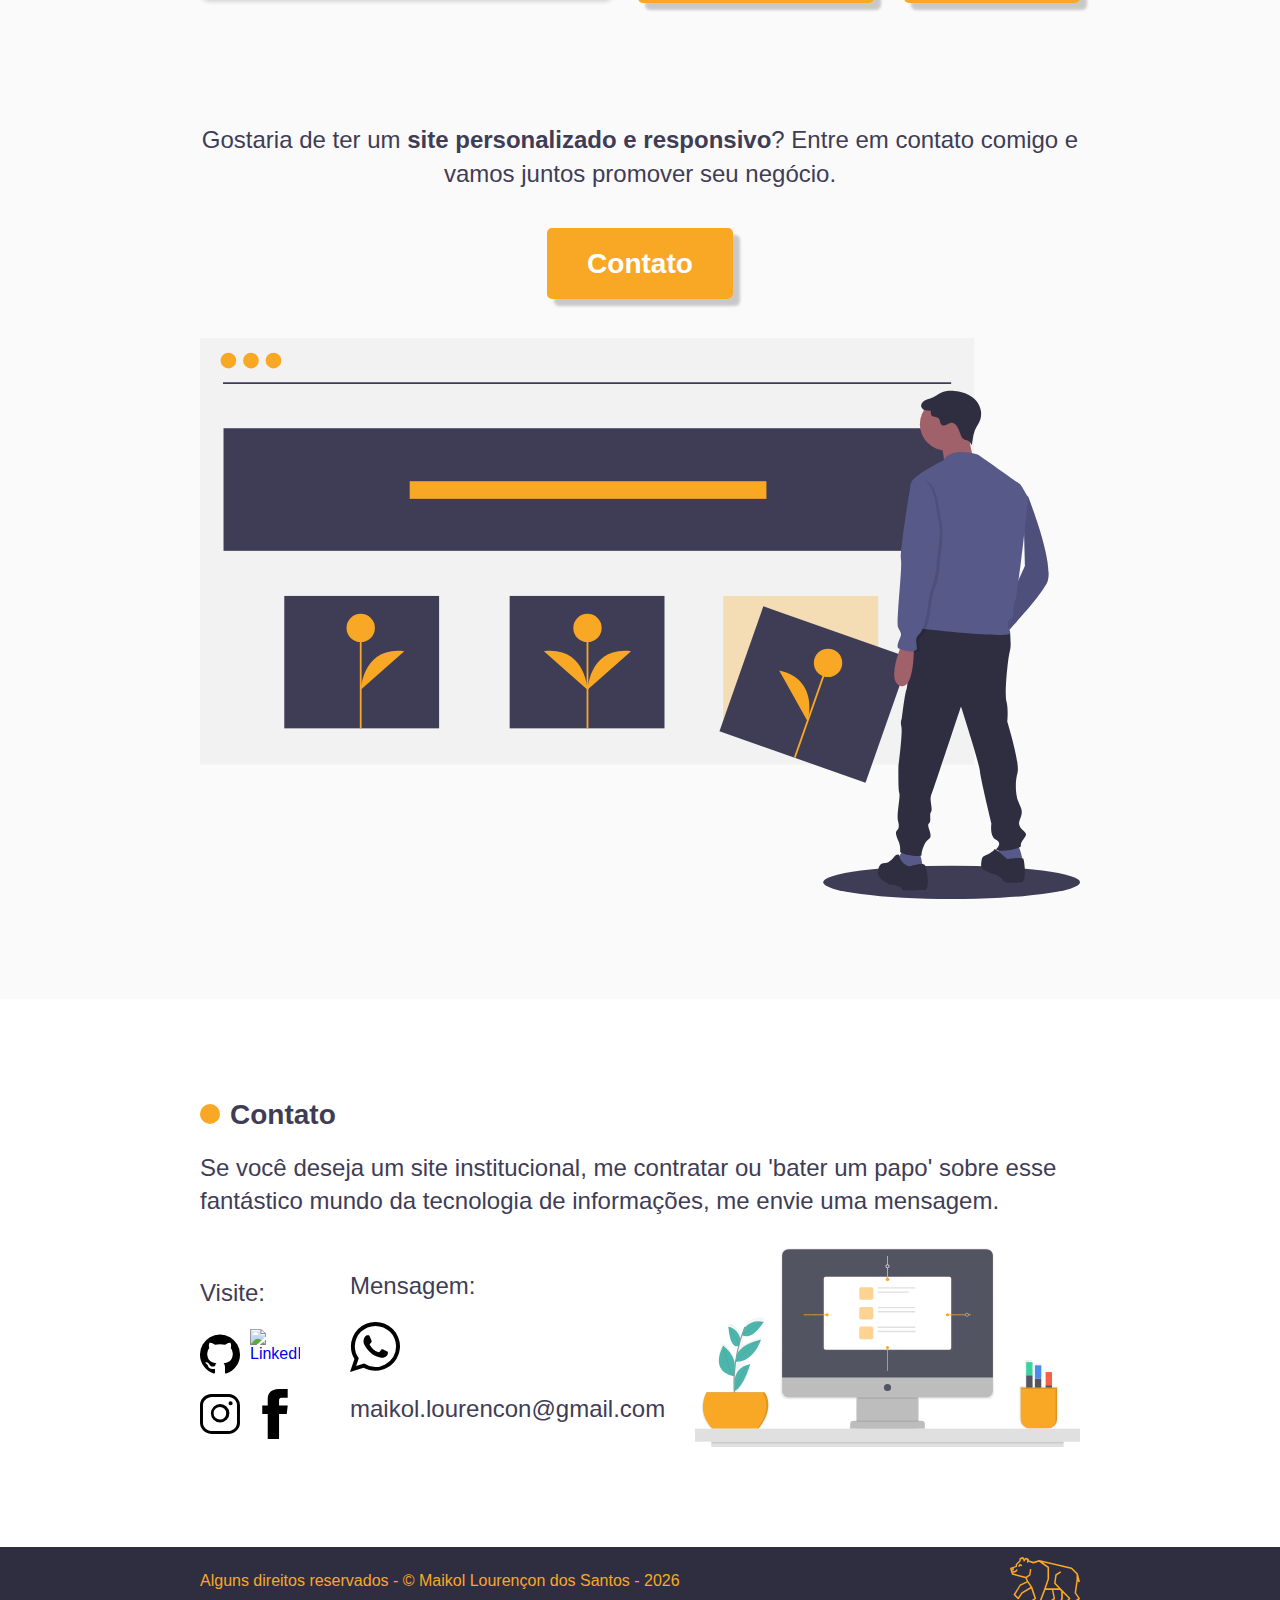
==== commit 7a8a2231: "add dates js" ====
--- a/web/index.html
+++ b/web/index.html
@@ -1,141 +1,143 @@
 <!DOCTYPE html>
 <html lang="pt-br">
-<head>
-    <meta charset="UTF-8">
-    <meta name="viewport" content="width=device-width, initial-scale=1.0">
-    <title>Maikol | Solicite já seu site | Franca - SP</title>
-    <link rel="stylesheet" href="assets/css/style.css">
-    <link rel="shortcut icon" href="favicon.png" type="image/x-icon">
-</head>
-<body>
-    <header class="header container"  id="home">
-        <a href="#home"><img src="assets/img/bear-walking.svg" alt="Página Inicial"></a>
-        <nav class="menu">
-            <ul>
-                <li><a href="#sobre">Sobre</a></li>
-                <li><a href="#portfolio">Portfólio</a></li>
-                <li><a href="#contato">Contato</a></li>
-            </ul>
-        </nav>
-    </header>
+    <head>
+        <meta charset="UTF-8">
+        <meta name="viewport" content="width=device-width, initial-scale=1.0">
+        <title>Maikol | Solicite já seu site | Franca - SP</title>
+        <link rel="stylesheet" href="assets/css/style.css">
+        <link rel="shortcut icon" href="favicon.png" type="image/x-icon">
+    </head>
+    <body>
+        <header class="header container"  id="home">
+            <a href="#home"><img src="assets/img/bear-walking.svg" alt="Página Inicial"></a>
+            <nav class="menu">
+                <ul>
+                    <li><a href="#sobre">Sobre</a></li>
+                    <li><a href="#portfolio">Portfólio</a></li>
+                    <li><a href="#contato">Contato</a></li>
+                </ul>
+            </nav>
+        </header>
 
-  
-    <section class="intro container">
-        <div class="title">
-            <h1>Maikol Lourençon dos Santos</h1>
-            <span>Desenvolvedor Front-end <br> UI Designer</span>
-        </div>
-        <div class="btns-intro">
-            <a href="#contato" class="btn">Contato</a>
-            <a href="#portfolio" class="btn btn-raw">Portfólio</a>
-        </div>
-        <img class="img-intro" src="assets/img/home.svg" alt="Criação de Sites">
-    </section>
+    
+        <section class="intro container">
+            <div class="title">
+                <h1>Maikol Lourençon dos Santos</h1>
+                <span>Desenvolvedor Front-end <br> UI Designer</span>
+            </div>
+            <div class="btns-intro">
+                <a href="#contato" class="btn">Contato</a>
+                <a href="#portfolio" class="btn btn-raw">Portfólio</a>
+            </div>
+            <img class="img-intro" src="assets/img/home.svg" alt="Criação de Sites">
+        </section>
 
-    <section class="sobre container" id="sobre">
-        <div class="sobre-desc">
-            <h2>Sobre</h2>
-            <p>Olá, mundo! Podem me chamar de 'Maiko'. Atualmente tenho 27 anos e me identifico com a cultura geek. No ínicio da minha jornada profissional optei pela área administrativa, porém encontrei a TI no meio do caminho e logo me encantei por desenvolvimento front-end.</p>
-            <p>Busco equilíbrio na vida, acredito que a chave é cuidar do espiritual e do emocional.</p>
-        </div>
-        <div class="btns-sobre">
-            <a href="https://www.linkedin.com/in/maikol-lourencon/" target="_blank" class="btn">LinkedIn</a>
-            <a href="https://www.facebook.com/MaikolLourenconSantos/" target="_blank" class="btn">Facebook</a>
-        </div>
-        <img class="img-sobre" src="assets/img/sobre-1.svg" alt="Sobre Maikol Lourençon dos Santos">
-    </section>
+        <section class="sobre container" id="sobre">
+            <div class="sobre-desc">
+                <h2>Sobre</h2>
+                <p>Olá, mundo! Podem me chamar de 'Maiko'. Atualmente tenho <span id="my-age">00</span> anos e me identifico com a cultura geek. No ínicio da minha jornada profissional optei pela área administrativa, porém encontrei a TI no meio do caminho e logo me encantei por desenvolvimento front-end.</p>
+                <p>Busco equilíbrio na vida, acredito que a chave é cuidar do espiritual e do emocional.</p>
+            </div>
+            <div class="btns-sobre">
+                <a href="https://www.linkedin.com/in/maikol-lourencon/" target="_blank" class="btn">LinkedIn</a>
+                <a href="https://www.facebook.com/MaikolLourenconSantos/" target="_blank" class="btn">Facebook</a>
+            </div>
+            <img class="img-sobre" src="assets/img/sobre-1.svg" alt="Sobre Maikol Lourençon dos Santos">
+        </section>
 
-    <section class="tec container">
-        <div class="tools">
-            <h2>Tecnologias</h2>
-            <div class="tools-list">
-                <abbr title="HTML5">
-                    <img class="html "src="assets/img/tools/html-icon.svg" alt="HTML5">
-                </abbr>
-                <abbr title="CSS3">
-                    <img class="css" src="assets/img/tools/css-icon.svg" alt="CSS3">
-                </abbr>
-                <abbr title="JavaScript">
-                    <img src="assets/img/tools/js-icon.svg" alt="JavaScript">
-                </abbr>
-                <abbr title="Adobe XD">
-                    <img src="assets/img/tools/xd-icon.svg" alt="Adobe XD">
-                </abbr>
-            </div>
-        </div>
-        <img class="img-tec" src="assets/img/tec.svg" alt="Trabalhando com GitHub">
-        <div class="btns-tec">
-            <a href="https://github.com/MaikolSantos" target="_blank" class="btn">GitHub</a>
-            <a href="assets/download/curriculo.pdf" download="curriculo.pdf" type="application/pdf" target="_blank" class="btn btn-raw">Currículo</a>
-        </div>
-    </section>
-
-    <section class="projects container" id="portfolio">
-        <h2>Trabalhos, Estudos e Práticas</h2>
-        <p>Aqui você pode ver alguns dos meus trabalhos realizados.<br>Dentre eles estão projetos educacionais, práticas e projetos remunerados.</p>
-        
-        <div class="job-done">
-            <img class="img-project" src="assets/img/bikcraft.svg" alt="Bickcraft">
-            <p class="info-project">Site Bikcraft para fins didáticos realizado no curso de Web Designer da Origamid.</p>
-            <div class="btns-project">
-                <a class="btn" href="https://github.com/MaikolSantos/origamid-bikcraft/tree/main/bikcraft" target="_blank">Repositório</a>
-                <a href="/" class="btn" target="_blank">Projeto</a>
-            </div>
-        </div>
-        <div class="job-done">
-            <img class="img-project" src="assets/img/wildbeast.svg" alt="Wildbeast">
-            <p class="info-project">Página Wildbeast para fins didáticos realizados no curso de CSS Grid Layout da Origamid.</p>
-            <div class="btns-project">
-                <a class="btn" href="https://github.com/MaikolSantos/css-grid-layout/tree/main/wildbeast" target="_blank">Repositório</a>
-                <a href="/" class="btn" target="_blank">Projeto</a>
-            </div>
-        </div>
-        <div class="job-done">
-            <img class="img-project" src="assets/img/flexblog.svg" alt="FlexBlog">
-            <p class="info-project">Página FlexBlog para fins didáticos realizado no curso de CSS Flexbox da Origamid.</p>
-            <div class="btns-project">
-                <a class="btn" href="https://github.com/MaikolSantos/css-flexbox-origamid/tree/main/flexblog" target="_blank">Repositório</a>
-                <a href="/" class="btn" target="_blank">Projeto</a>
-            </div>
-        </div>
-
-        <div class="info">
-            <p>Gostaria de ter um <strong>site personalizado e responsivo</strong>? Entre em contato comigo e vamos juntos promover seu negócio.</p>
-            <a class="btn" href="#contato">Contato</a>
-            <img src="assets/img/potfolio.svg" alt="Portfólio">
-        </div>
-    </section>
-
-    <section class="contact container" id="contato">
-        <h2>Contato</h2>
-        <p>Se você deseja um site institucional, me contratar ou 'bater um papo' sobre  esse fantástico mundo da tecnologia de informações, me envie uma mensagem.</p>
-
-        
-        <div class="container-contact">
-            <div class="visit">
-                <p>Visite:</p>
-                <div class="social">
-                    <a href="https://github.com/MaikolSantos" class="github" target="_blank"><img  src="assets/img/social/github-icon.svg" alt="GitHub"></a>
-                    <a href="https://www.linkedin.com/in/maikol-lourencon/" class="linkedin" target="_black"><img  src="assets/img/social/linkedin-icon.svg" alt="LinkedIn"></a>
-                    <a href="https://www.instagram.com/maikol_lourencon/" class="instagram" target="_blank"><img src="assets/img/social/instagram-icon.svg" alt="Instagram"></a>
-                    <a href="https://www.facebook.com/MaikolLourenconSantos/" class="facebook" target="_blank"><img src="assets/img/social/facebook-icon.svg" alt="Facebook"></a>
+        <section class="tec container">
+            <div class="tools">
+                <h2>Tecnologias</h2>
+                <div class="tools-list">
+                    <abbr title="HTML5">
+                        <img class="html "src="assets/img/tools/html-icon.svg" alt="HTML5">
+                    </abbr>
+                    <abbr title="CSS3">
+                        <img class="css" src="assets/img/tools/css-icon.svg" alt="CSS3">
+                    </abbr>
+                    <abbr title="JavaScript">
+                        <img src="assets/img/tools/js-icon.svg" alt="JavaScript">
+                    </abbr>
+                    <abbr title="Adobe XD">
+                        <img src="assets/img/tools/xd-icon.svg" alt="Adobe XD">
+                    </abbr>
                 </div>
             </div>
-    
-            <div class="mensage">
-                <p>Mensagem:</p>
-                <a href="https://api.whatsapp.com/send?phone=5516981988786&text=E%20aí,%20Maikol!%20Beleza?!" target="_blank"><img src="assets/img/social/whatsapp-icon.svg" alt="Whatsapp"></a>
-                <p>maikol.lourencon@gmail.com</p>
+            <img class="img-tec" src="assets/img/tec.svg" alt="Trabalhando com GitHub">
+            <div class="btns-tec">
+                <a href="https://github.com/MaikolSantos" target="_blank" class="btn">GitHub</a>
+                <a href="assets/download/curriculo.pdf" download="curriculo.pdf" type="application/pdf" target="_blank" class="btn btn-raw">Currículo</a>
             </div>
-    
-            <img class="img-contact" src="assets/img/contato.svg" alt="Contato">
-        </div>
-    </section>
+        </section>
 
-    <footer class="footer container">
-            <p>Alguns direitos reservados - © Maikol Lourençon dos Santos - 2021 </p>
-            <a href="#home"><img src="assets/img/bear-walking-reverse.svg" alt="Página Inicial"></a>
+        <section class="projects container" id="portfolio">
+            <h2>Trabalhos, Estudos e Práticas</h2>
+            <p>Aqui você pode ver alguns dos meus trabalhos realizados.<br>Dentre eles estão projetos educacionais, práticas e projetos remunerados.</p>
+            
+            <div class="job-done">
+                <img class="img-project" src="assets/img/bikcraft.svg" alt="Bickcraft">
+                <p class="info-project">Site Bikcraft para fins didáticos realizado no curso de Web Designer da Origamid.</p>
+                <div class="btns-project">
+                    <a class="btn" href="https://github.com/MaikolSantos/origamid-bikcraft/tree/main/bikcraft" target="_blank">Repositório</a>
+                    <a href="/" class="btn" target="_blank">Projeto</a>
+                </div>
+            </div>
+            <div class="job-done">
+                <img class="img-project" src="assets/img/wildbeast.svg" alt="Wildbeast">
+                <p class="info-project">Página Wildbeast para fins didáticos realizados no curso de CSS Grid Layout da Origamid.</p>
+                <div class="btns-project">
+                    <a class="btn" href="https://github.com/MaikolSantos/css-grid-layout/tree/main/wildbeast" target="_blank">Repositório</a>
+                    <a href="/" class="btn" target="_blank">Projeto</a>
+                </div>
+            </div>
+            <div class="job-done">
+                <img class="img-project" src="assets/img/flexblog.svg" alt="FlexBlog">
+                <p class="info-project">Página FlexBlog para fins didáticos realizado no curso de CSS Flexbox da Origamid.</p>
+                <div class="btns-project">
+                    <a class="btn" href="https://github.com/MaikolSantos/css-flexbox-origamid/tree/main/flexblog" target="_blank">Repositório</a>
+                    <a href="/" class="btn" target="_blank">Projeto</a>
+                </div>
+            </div>
+
+            <div class="info">
+                <p>Gostaria de ter um <strong>site personalizado e responsivo</strong>? Entre em contato comigo e vamos juntos promover seu negócio.</p>
+                <a class="btn" href="#contato">Contato</a>
+                <img src="assets/img/potfolio.svg" alt="Portfólio">
+            </div>
+        </section>
+
+        <section class="contact container" id="contato">
+            <h2>Contato</h2>
+            <p>Se você deseja um site institucional, me contratar ou 'bater um papo' sobre  esse fantástico mundo da tecnologia de informações, me envie uma mensagem.</p>
+
+            
+            <div class="container-contact">
+                <div class="visit">
+                    <p>Visite:</p>
+                    <div class="social">
+                        <a href="https://github.com/MaikolSantos" class="github" target="_blank"><img  src="assets/img/social/github-icon.svg" alt="GitHub"></a>
+                        <a href="https://www.linkedin.com/in/maikol-lourencon/" class="linkedin" target="_black"><img  src="assets/img/social/linkedin-icon.svg" alt="LinkedIn"></a>
+                        <a href="https://www.instagram.com/maikol_lourencon/" class="instagram" target="_blank"><img src="assets/img/social/instagram-icon.svg" alt="Instagram"></a>
+                        <a href="https://www.facebook.com/MaikolLourenconSantos/" class="facebook" target="_blank"><img src="assets/img/social/facebook-icon.svg" alt="Facebook"></a>
+                    </div>
+                </div>
+        
+                <div class="mensage">
+                    <p>Mensagem:</p>
+                    <a href="https://api.whatsapp.com/send?phone=5516981988786&text=E%20aí,%20Maikol!%20Beleza?!" target="_blank"><img src="assets/img/social/whatsapp-icon.svg" alt="Whatsapp"></a>
+                    <p>maikol.lourencon@gmail.com</p>
+                </div>
+        
+                <img class="img-contact" src="assets/img/contato.svg" alt="Contato">
+            </div>
+        </section>
+
+        <footer class="footer container">
+                <p>Alguns direitos reservados - © Maikol Lourençon dos Santos - <span id="current-year">1970</span> </p>
+                <a href="#home"><img src="assets/img/bear-walking-reverse.svg" alt="Página Inicial"></a>
         </footer>
-    
-</body>
+
+        <script src="assets/js/script.js"></script>
+        
+    </body>
 </html>